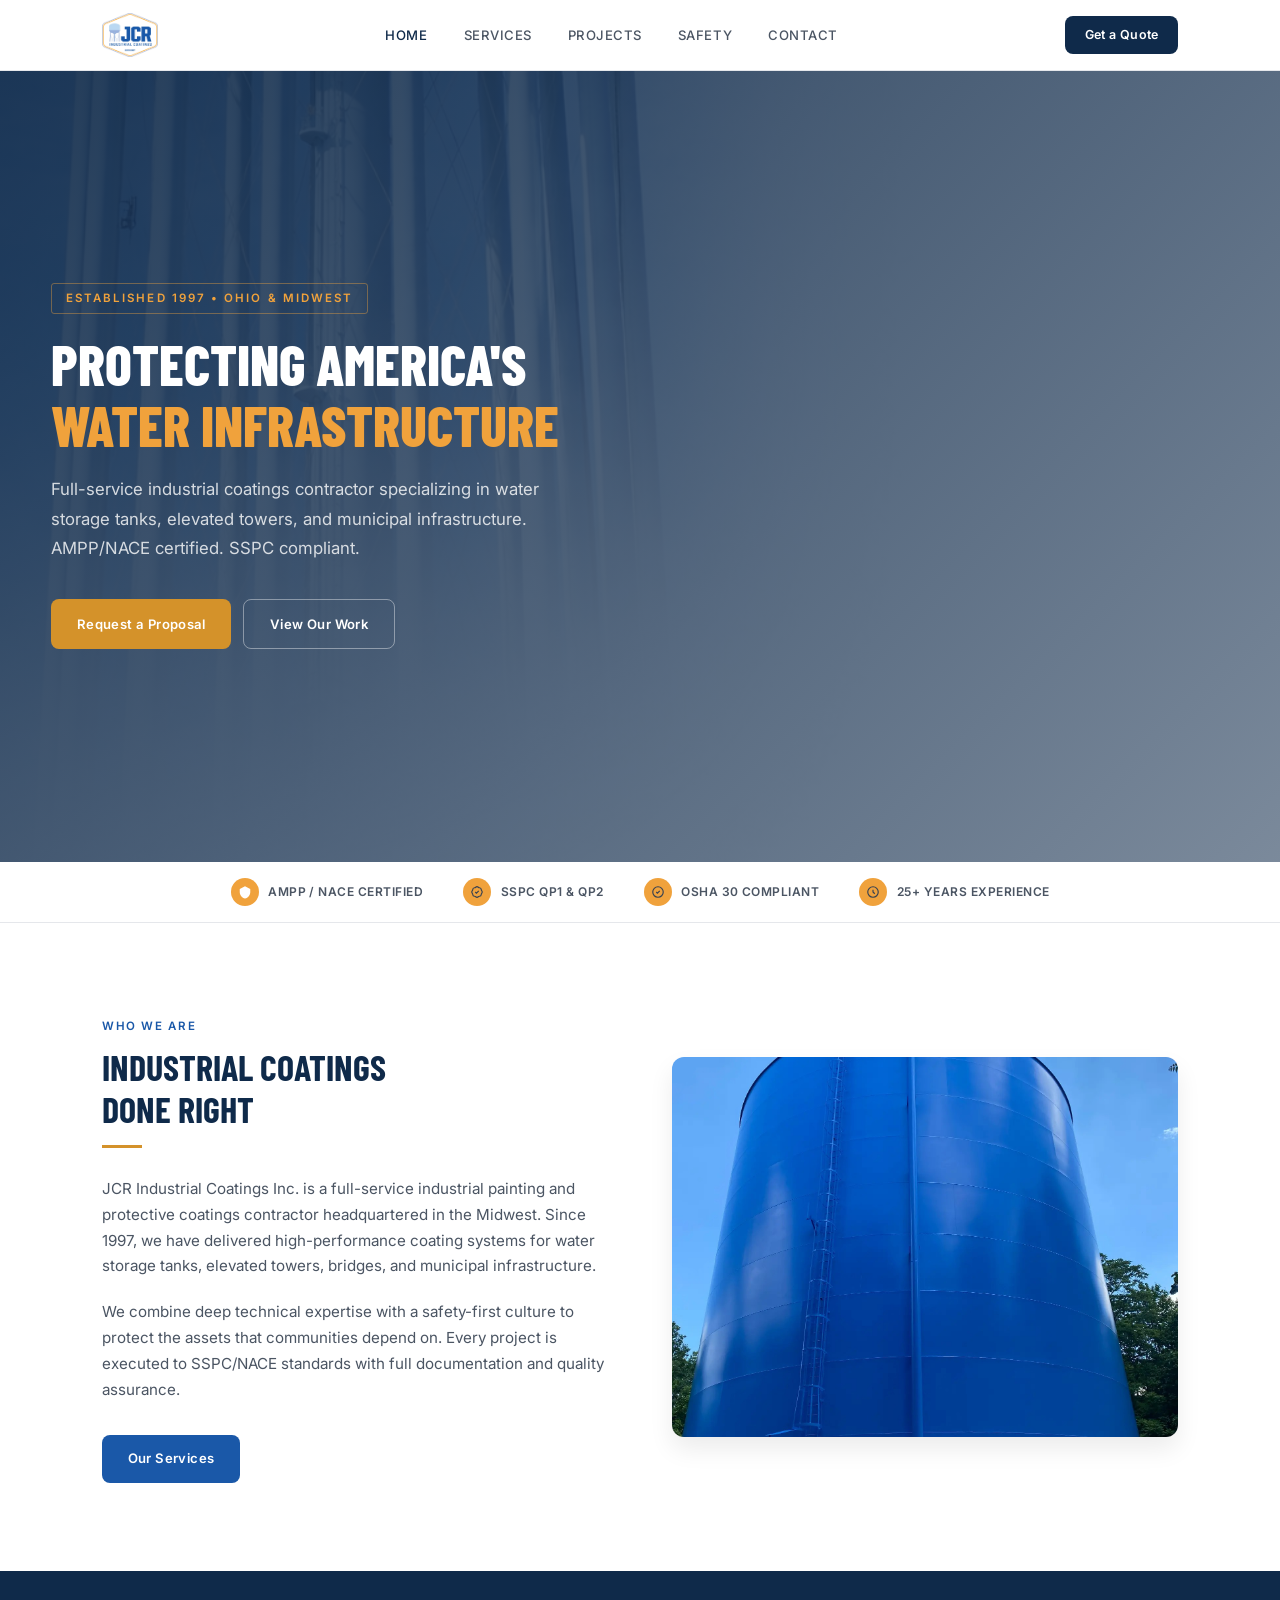
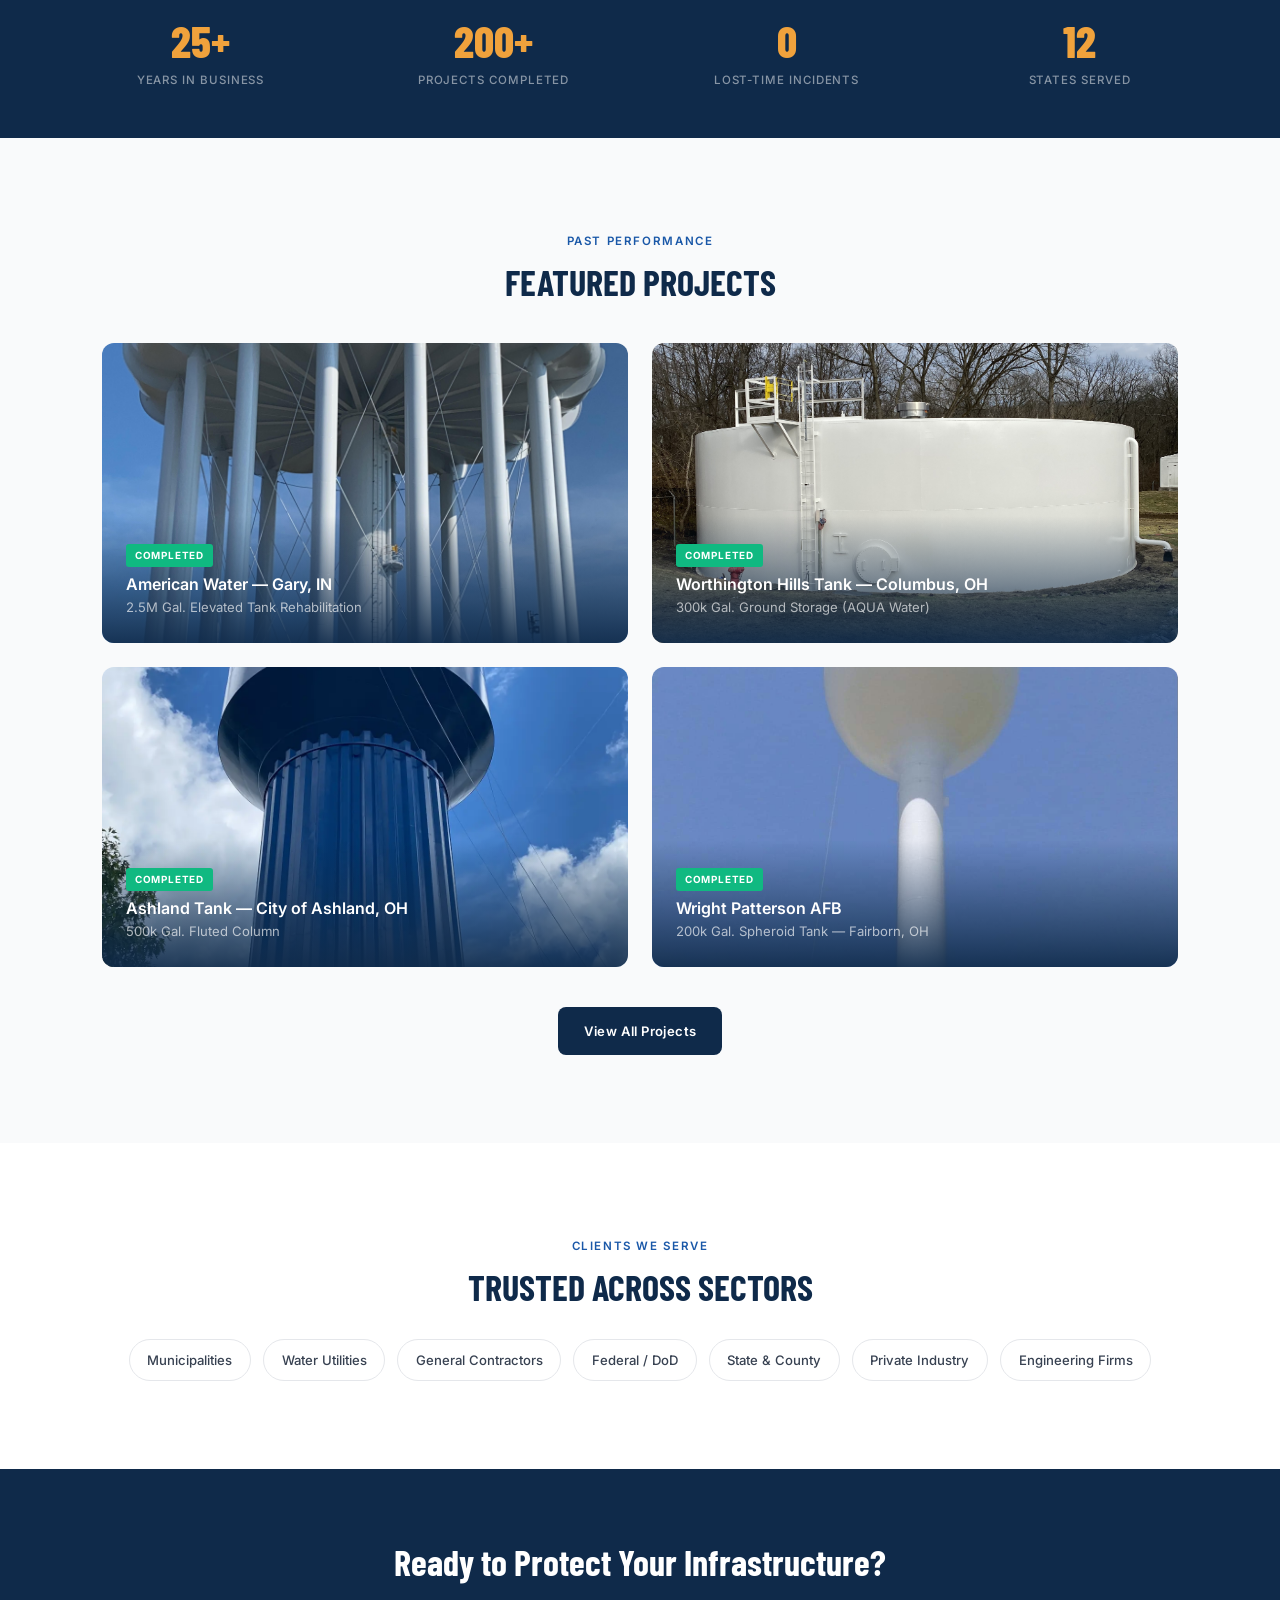
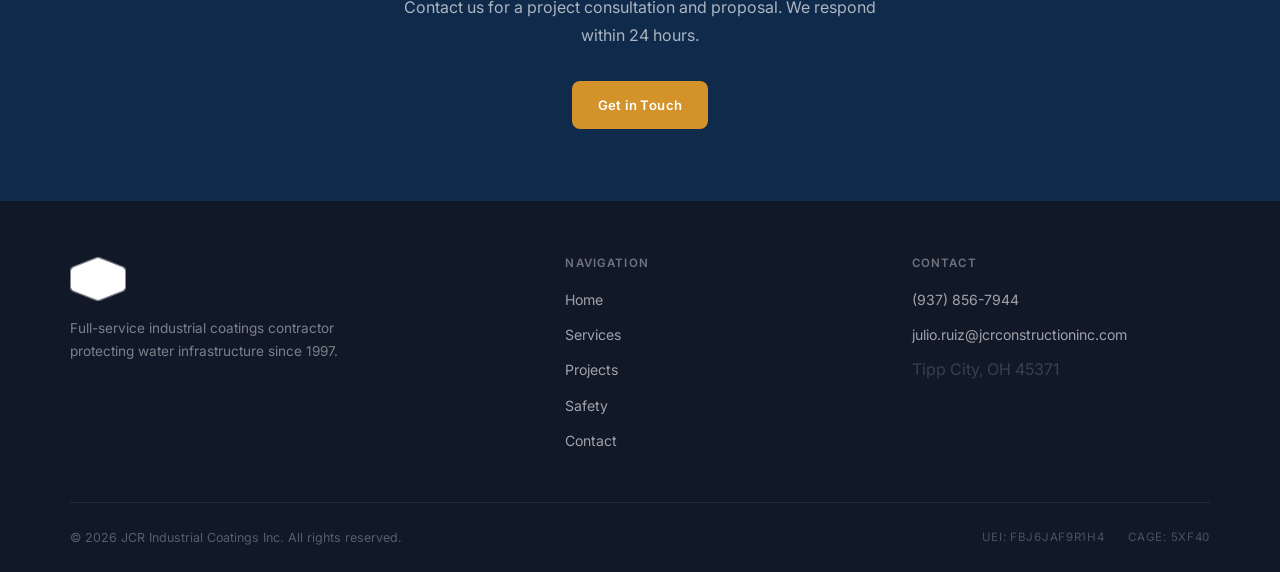
==== index.html @ b68ed8be "Replace stock images with real JCR project photos - Worthington Hills Tank (Columbus OH): real photo" ====
<!DOCTYPE html>
<html lang="en">
<head>
  <meta charset="UTF-8">
  <meta name="viewport" content="width=device-width, initial-scale=1.0">
  <title>JCR Industrial Coatings | Water Tower & Industrial Coating Specialists</title>
  <meta name="description" content="JCR Industrial Coatings Inc. provides professional water tower painting, industrial coating, abrasive blasting, and lead abatement services. AMPP/NACE certified. Established 1997.">
  <link rel="preconnect" href="https://fonts.googleapis.com">
  <link rel="preconnect" href="https://fonts.gstatic.com" crossorigin>
  <link href="https://fonts.googleapis.com/css2?family=Barlow+Condensed:wght@600;700;800&family=Inter:wght@400;500;600;700&display=swap" rel="stylesheet">
  <link rel="stylesheet" href="assets/css/style.css">
  <link rel="icon" href="assets/images/jcr-logo.webp" type="image/webp">
</head>
<body>

<!-- NAVIGATION -->
<nav>
  <div class="nav-inner">
    <a href="index.html" class="nav-logo">
      <img src="assets/images/jcr-logo.webp" alt="JCR Industrial Coatings">
    </a>
    <div class="nav-links">
      <a href="index.html" class="active">Home</a>
      <a href="services.html">Services</a>
      <a href="projects.html">Projects</a>
      <a href="safety.html">Safety</a>
      <a href="contact.html">Contact</a>
    </div>
    <div class="nav-cta">
      <a href="contact.html" class="btn btn-navy">Get a Quote</a>
    </div>
    <button class="hamburger" onclick="document.querySelector('.nav-links').classList.toggle('open')">
      <span></span><span></span><span></span>
    </button>
  </div>
</nav>

<!-- HERO -->
<section class="hero">
  <div class="hero-bg" style="background-image: url('assets/images/tower-hero.png')"></div>
  <div class="hero-content">
    <span class="hero-eyebrow">Established 1997 &bull; Ohio &amp; Midwest</span>
    <h1>Protecting America's <span>Water Infrastructure</span></h1>
    <p class="hero-sub">Full-service industrial coatings contractor specializing in water storage tanks, elevated towers, and municipal infrastructure. AMPP/NACE certified. SSPC compliant.</p>
    <div class="hero-actions">
      <a href="contact.html" class="btn btn-gold">Request a Proposal</a>
      <a href="projects.html" class="btn btn-outline">View Our Work</a>
    </div>
  </div>
</section>

<!-- PROOF STRIP -->
<div class="proof-strip">
  <div class="proof-strip-inner">
    <div class="proof-item">
      <div class="proof-icon"><svg viewBox="0 0 24 24" xmlns="http://www.w3.org/2000/svg"><path d="M12 2L3 7v5c0 5.25 3.75 10.15 9 11.35C17.25 22.15 21 17.25 21 12V7L12 2z"/></svg></div>
      <span class="proof-label">AMPP / NACE Certified</span>
    </div>
    <div class="proof-item">
      <div class="proof-icon"><svg viewBox="0 0 24 24" xmlns="http://www.w3.org/2000/svg"><path d="M9 12l2 2 4-4M7.835 4.697a3.42 3.42 0 001.946-.806 3.42 3.42 0 014.438 0 3.42 3.42 0 001.946.806 3.42 3.42 0 013.138 3.138c.12.7.37 1.37.806 1.946a3.42 3.42 0 010 4.438 3.42 3.42 0 00-.806 1.946 3.42 3.42 0 01-3.138 3.138 3.42 3.42 0 00-1.946.806 3.42 3.42 0 01-4.438 0 3.42 3.42 0 00-1.946-.806 3.42 3.42 0 01-3.138-3.138 3.42 3.42 0 00-.806-1.946 3.42 3.42 0 010-4.438c.436-.576.686-1.246.806-1.946a3.42 3.42 0 013.138-3.138z" fill="none" stroke="currentColor" stroke-width="2"/></svg></div>
      <span class="proof-label">SSPC QP1 &amp; QP2</span>
    </div>
    <div class="proof-item">
      <div class="proof-icon"><svg viewBox="0 0 24 24" xmlns="http://www.w3.org/2000/svg"><path d="M9 12l2 2 4-4m6 2a9 9 0 11-18 0 9 9 0 0118 0z" fill="none" stroke="currentColor" stroke-width="2"/></svg></div>
      <span class="proof-label">OSHA 30 Compliant</span>
    </div>
    <div class="proof-item">
      <div class="proof-icon"><svg viewBox="0 0 24 24" xmlns="http://www.w3.org/2000/svg"><path d="M12 8v4l3 3m6-3a9 9 0 11-18 0 9 9 0 0118 0z" fill="none" stroke="currentColor" stroke-width="2"/></svg></div>
      <span class="proof-label">25+ Years Experience</span>
    </div>
  </div>
</div>

<!-- WHO WE ARE -->
<section class="section">
  <div class="container">
    <div class="who-grid">
      <div class="who-text">
        <span class="section-label">Who We Are</span>
        <h2 class="section-title">Industrial Coatings<br>Done Right</h2>
        <div class="divider"></div>
        <p>JCR Industrial Coatings Inc. is a full-service industrial painting and protective coatings contractor headquartered in the Midwest. Since 1997, we have delivered high-performance coating systems for water storage tanks, elevated towers, bridges, and municipal infrastructure.</p>
        <p>We combine deep technical expertise with a safety-first culture to protect the assets that communities depend on. Every project is executed to SSPC/NACE standards with full documentation and quality assurance.</p>
        <a href="services.html" class="btn btn-blue">Our Services</a>
      </div>
      <div class="who-img">
        <img src="assets/images/tank-blue.jpg" alt="Freshly coated water storage tank">
      </div>
    </div>
  </div>
</section>

<!-- STATS BAR -->
<div class="stats-bar">
  <div class="stats-inner">
    <div><div class="stat-num">25+</div><div class="stat-label">Years in Business</div></div>
    <div><div class="stat-num">200+</div><div class="stat-label">Projects Completed</div></div>
    <div><div class="stat-num">0</div><div class="stat-label">Lost-Time Incidents</div></div>
    <div><div class="stat-num">12</div><div class="stat-label">States Served</div></div>
  </div>
</div>

<!-- FEATURED PROJECTS -->
<section class="section section-light">
  <div class="container">
    <div style="text-align:center; margin-bottom: 2.5rem;">
      <span class="section-label">Past Performance</span>
      <h2 class="section-title">Featured Projects</h2>
    </div>
    <div class="project-grid">
      <div class="project-card">
        <img src="assets/images/gary-iaw-tower.jpg" alt="American Water Gary IN 2.5M Gal Elevated Tank">
        <div class="project-overlay">
          <span class="project-tag completed">Completed</span>
          <h3>American Water — Gary, IN</h3>
          <p>2.5M Gal. Elevated Tank Rehabilitation</p>
        </div>
      </div>
      <div class="project-card">
        <img src="assets/images/worthington-hills-tank.jpg" alt="Worthington Hills Tank Columbus OH Aqua Water">
        <div class="project-overlay">
          <span class="project-tag completed">Completed</span>
          <h3>Worthington Hills Tank — Columbus, OH</h3>
          <p>300k Gal. Ground Storage (AQUA Water)</p>
        </div>
      </div>
      <div class="project-card">
        <img src="assets/images/ashland-tank.webp" alt="Ashland Tank 500k Gal Fluted Column">
        <div class="project-overlay">
          <span class="project-tag completed">Completed</span>
          <h3>Ashland Tank — City of Ashland, OH</h3>
          <p>500k Gal. Fluted Column</p>
        </div>
      </div>
      <div class="project-card">
        <img src="assets/images/wright-patterson-tank.jpg" alt="Wright Patterson AFB Spheroid Tank">
        <div class="project-overlay">
          <span class="project-tag completed">Completed</span>
          <h3>Wright Patterson AFB</h3>
          <p>200k Gal. Spheroid Tank — Fairborn, OH</p>
        </div>
      </div>
    </div>
    <div style="text-align:center; margin-top: 2.5rem;">
      <a href="projects.html" class="btn btn-navy">View All Projects</a>
    </div>
  </div>
</section>

<!-- WE WORK WITH -->
<section class="section">
  <div class="container" style="text-align:center;">
    <span class="section-label">Clients We Serve</span>
    <h2 class="section-title">Trusted Across Sectors</h2>
    <div class="client-types">
      <span class="client-chip">Municipalities</span>
      <span class="client-chip">Water Utilities</span>
      <span class="client-chip">General Contractors</span>
      <span class="client-chip">Federal / DoD</span>
      <span class="client-chip">State &amp; County</span>
      <span class="client-chip">Private Industry</span>
      <span class="client-chip">Engineering Firms</span>
    </div>
  </div>
</section>

<!-- CTA -->
<section class="cta-section">
  <h2>Ready to Protect Your Infrastructure?</h2>
  <p>Contact us for a project consultation and proposal. We respond within 24 hours.</p>
  <a href="contact.html" class="btn btn-gold">Get in Touch</a>
</section>

<!-- FOOTER -->
<footer>
  <div class="footer-inner">
    <div class="footer-brand">
      <img src="assets/images/jcr-logo.webp" alt="JCR Industrial Coatings">
      <p>Full-service industrial coatings contractor protecting water infrastructure since 1997.</p>
    </div>
    <div class="footer-col">
      <h4>Navigation</h4>
      <ul>
        <li><a href="index.html">Home</a></li>
        <li><a href="services.html">Services</a></li>
        <li><a href="projects.html">Projects</a></li>
        <li><a href="safety.html">Safety</a></li>
        <li><a href="contact.html">Contact</a></li>
      </ul>
    </div>
    <div class="footer-col">
      <h4>Contact</h4>
      <ul>
        <li><a href="tel:+19378567944">(937) 856-7944</a></li>
        <li><a href="mailto:julio.ruiz@jcrconstructioninc.com">julio.ruiz@jcrconstructioninc.com</a></li>
        <li>Tipp City, OH 45371</li>
      </ul>
    </div>
  </div>
  <div class="footer-bottom">
    <p>&copy; 2026 JCR Industrial Coatings Inc. All rights reserved.</p>
    <div class="footer-ids">
      <span>UEI: FBJ6JAF9R1H4</span>
      <span>CAGE: 5XF40</span>
    </div>
  </div>
</footer>

<script>
window.addEventListener('scroll', () => {
  document.querySelector('nav').classList.toggle('scrolled', window.scrollY > 10);
});
</script>
</body>
</html>
---- assets/css/style.css ----
/* ============================================
   JCR INDUSTRIAL COATINGS — v2 CLEAN REDESIGN
   Style: White/light, professional, modern
   Reference: Maguire Water aesthetic
   ============================================ */

:root {
  --navy: #0F2A4A;
  --navy-light: #1B3D6B;
  --blue: #1A58A8;
  --gold: #D4922A;
  --gold-light: #F0A23C;
  --white: #FFFFFF;
  --off-white: #F8FAFB;
  --gray-50: #F9FAFB;
  --gray-100: #F3F4F6;
  --gray-200: #E5E7EB;
  --gray-300: #D1D5DB;
  --gray-400: #9CA3AF;
  --gray-500: #6B7280;
  --gray-600: #4B5563;
  --gray-700: #374151;
  --gray-800: #1F2937;
  --gray-900: #111827;
  --font-body: 'Inter', -apple-system, BlinkMacSystemFont, sans-serif;
  --font-head: 'Barlow Condensed', sans-serif;
  --shadow-sm: 0 1px 2px rgba(0,0,0,0.04);
  --shadow-md: 0 4px 12px rgba(0,0,0,0.06);
  --shadow-lg: 0 12px 24px rgba(0,0,0,0.08);
  --radius: 8px;
  --radius-lg: 12px;
  --max-width: 1140px;
  --transition: 0.25s ease;
}

*, *::before, *::after { box-sizing: border-box; margin: 0; padding: 0; }
html { scroll-behavior: smooth; font-size: 16px; }
body {
  font-family: var(--font-body);
  font-size: 1rem;
  line-height: 1.7;
  color: var(--gray-700);
  background: var(--white);
  -webkit-font-smoothing: antialiased;
}
img { max-width: 100%; height: auto; display: block; }
a { text-decoration: none; color: inherit; transition: color var(--transition); }
ul { list-style: none; }
h1, h2, h3, h4, h5, h6 {
  font-family: var(--font-head);
  color: var(--navy);
  line-height: 1.15;
  font-weight: 700;
}

/* ── LAYOUT ── */
.container { max-width: var(--max-width); margin: 0 auto; padding: 0 2rem; }
.section { padding: 5.5rem 2rem; }
.section-light { background: var(--gray-50); }
.section-navy { background: var(--navy); color: var(--white); }
.section-navy h2, .section-navy h3 { color: var(--white); }
.section-navy p { color: rgba(255,255,255,0.75); }

/* ── NAVIGATION ── */
nav {
  position: fixed;
  top: 0; left: 0; right: 0;
  z-index: 1000;
  background: var(--white);
  box-shadow: 0 1px 0 var(--gray-200);
  transition: box-shadow var(--transition);
}
nav.scrolled { box-shadow: var(--shadow-md); }
.nav-inner {
  max-width: var(--max-width);
  margin: 0 auto;
  padding: 0 2rem;
  display: flex;
  align-items: center;
  justify-content: space-between;
  height: 70px;
}
.nav-logo img { height: 44px; width: auto; }
.nav-links {
  display: flex;
  align-items: center;
  gap: 2.25rem;
}
.nav-links a {
  font-size: 0.82rem;
  font-weight: 500;
  color: var(--gray-600);
  letter-spacing: 0.04em;
  text-transform: uppercase;
  transition: color var(--transition);
}
.nav-links a:hover, .nav-links a.active { color: var(--navy); }
.nav-cta {
  display: flex;
  align-items: center;
}
.nav-cta .btn {
  padding: 0.55rem 1.2rem;
  font-size: 0.78rem;
}

.hamburger {
  display: none;
  flex-direction: column;
  gap: 5px;
  cursor: pointer;
  background: none;
  border: none;
  padding: 4px;
}
.hamburger span {
  display: block;
  width: 22px;
  height: 2px;
  background: var(--navy);
  transition: all 0.3s;
}

/* ── HERO ── */
.hero {
  position: relative;
  min-height: 88vh;
  display: flex;
  align-items: center;
  overflow: hidden;
  margin-top: 70px;
}
.hero-bg {
  position: absolute;
  inset: 0;
  background-size: cover;
  background-position: center;
  background-repeat: no-repeat;
}
.hero-bg::after {
  content: '';
  position: absolute;
  inset: 0;
  background: linear-gradient(135deg, rgba(15,42,74,0.92) 0%, rgba(15,42,74,0.55) 100%);
}
.hero-content {
  position: relative;
  z-index: 2;
  max-width: 620px;
  padding: 4rem 0 4rem 4vw;
}
.hero-eyebrow {
  display: inline-block;
  font-size: 0.72rem;
  font-weight: 600;
  letter-spacing: 0.18em;
  text-transform: uppercase;
  color: var(--gold-light);
  margin-bottom: 1.25rem;
  border: 1px solid rgba(240,162,60,0.4);
  padding: 0.3rem 0.85rem;
  border-radius: 3px;
}
.hero h1 {
  font-size: clamp(2.4rem, 4.5vw, 3.5rem);
  font-weight: 800;
  color: var(--white);
  margin-bottom: 1.25rem;
  text-transform: uppercase;
  line-height: 1.08;
}
.hero h1 span { color: var(--gold-light); }
.hero-sub {
  font-size: 1.05rem;
  color: rgba(255,255,255,0.8);
  margin-bottom: 2.25rem;
  max-width: 500px;
  line-height: 1.75;
}
.hero-actions { display: flex; gap: 0.75rem; flex-wrap: wrap; }

/* ── BUTTONS ── */
.btn {
  display: inline-flex;
  align-items: center;
  gap: 0.5rem;
  padding: 0.8rem 1.6rem;
  font-family: var(--font-body);
  font-size: 0.82rem;
  font-weight: 600;
  border-radius: var(--radius);
  border: none;
  cursor: pointer;
  transition: all var(--transition);
  letter-spacing: 0.03em;
}
.btn-gold { background: var(--gold); color: var(--white); }
.btn-gold:hover { background: var(--gold-light); transform: translateY(-2px); box-shadow: var(--shadow-md); }
.btn-outline { background: transparent; color: var(--white); border: 1.5px solid rgba(255,255,255,0.4); }
.btn-outline:hover { border-color: var(--white); background: rgba(255,255,255,0.08); }
.btn-navy { background: var(--navy); color: var(--white); }
.btn-navy:hover { background: var(--navy-light); transform: translateY(-2px); }
.btn-blue { background: var(--blue); color: var(--white); }
.btn-blue:hover { background: var(--navy-light); transform: translateY(-2px); box-shadow: var(--shadow-md); }

/* ── PROOF STRIP ── */
.proof-strip {
  background: var(--white);
  border-bottom: 1px solid var(--gray-200);
  padding: 1rem 2rem;
}
.proof-strip-inner {
  max-width: var(--max-width);
  margin: 0 auto;
  display: flex;
  justify-content: center;
  gap: 2.5rem;
  flex-wrap: wrap;
}
.proof-item {
  display: flex;
  align-items: center;
  gap: 0.6rem;
}
.proof-item .proof-icon {
  width: 28px;
  height: 28px;
  background: var(--gold-light);
  border-radius: 50%;
  display: flex;
  align-items: center;
  justify-content: center;
  flex-shrink: 0;
}
.proof-item .proof-icon svg { width: 14px; height: 14px; fill: var(--white); }
.proof-label {
  font-size: 0.75rem;
  font-weight: 600;
  letter-spacing: 0.04em;
  text-transform: uppercase;
  color: var(--gray-600);
}

/* ── SECTION HEADERS ── */
.section-label {
  display: inline-block;
  font-size: 0.72rem;
  font-weight: 600;
  letter-spacing: 0.14em;
  text-transform: uppercase;
  color: var(--blue);
  margin-bottom: 0.6rem;
}
.section-title {
  font-size: clamp(1.6rem, 3vw, 2.25rem);
  margin-bottom: 1rem;
  text-transform: uppercase;
}
.section-title.light { color: var(--white); }
.divider {
  width: 40px;
  height: 3px;
  background: var(--gold);
  margin-bottom: 1.75rem;
}

/* ── WHO WE ARE ── */
.who-grid {
  display: grid;
  grid-template-columns: 1fr 1fr;
  gap: 4rem;
  align-items: center;
}
.who-text p { color: var(--gray-600); margin-bottom: 1.25rem; font-size: 0.95rem; }
.who-text .btn { margin-top: 0.75rem; }
.who-img img {
  width: 100%;
  height: 380px;
  object-fit: cover;
  border-radius: var(--radius-lg);
  box-shadow: var(--shadow-lg);
}

/* ── STATS BAR ── */
.stats-bar {
  background: var(--navy);
  padding: 3rem 2rem;
}
.stats-inner {
  max-width: var(--max-width);
  margin: 0 auto;
  display: grid;
  grid-template-columns: repeat(4, 1fr);
  gap: 2rem;
  text-align: center;
}
.stat-num {
  font-family: var(--font-head);
  font-size: 2.75rem;
  font-weight: 800;
  color: var(--gold-light);
  line-height: 1;
}
.stat-label {
  font-size: 0.72rem;
  font-weight: 500;
  letter-spacing: 0.08em;
  text-transform: uppercase;
  color: rgba(255,255,255,0.5);
  margin-top: 0.5rem;
}

/* ── PROJECT GRID ── */
.project-grid {
  display: grid;
  grid-template-columns: repeat(2, 1fr);
  gap: 1.5rem;
}
.project-card {
  position: relative;
  overflow: hidden;
  border-radius: var(--radius-lg);
  height: 300px;
  transition: transform var(--transition), box-shadow var(--transition);
}
.project-card:hover { transform: translateY(-4px); box-shadow: var(--shadow-lg); }
.project-card img {
  width: 100%;
  height: 100%;
  object-fit: cover;
  transition: transform 0.4s;
}
.project-card:hover img { transform: scale(1.04); }
.project-overlay {
  position: absolute;
  bottom: 0; left: 0; right: 0;
  padding: 1.5rem;
  background: linear-gradient(transparent, rgba(15,42,74,0.92));
}
.project-overlay h3 { color: var(--white); font-size: 1rem; font-family: var(--font-body); font-weight: 600; }
.project-overlay p { color: rgba(255,255,255,0.65); font-size: 0.82rem; margin-top: 0.2rem; }
.project-tag {
  display: inline-block;
  font-size: 0.62rem;
  font-weight: 700;
  letter-spacing: 0.08em;
  text-transform: uppercase;
  padding: 0.2rem 0.55rem;
  border-radius: 3px;
  margin-bottom: 0.5rem;
  background: var(--gold);
  color: var(--white);
}
.project-tag.completed { background: #10B981; }

/* ── CLIENT TYPES ── */
.client-types {
  display: flex;
  gap: 0.75rem;
  flex-wrap: wrap;
  margin-top: 2rem;
  justify-content: center;
}
.client-chip {
  background: var(--white);
  border: 1px solid var(--gray-200);
  color: var(--gray-700);
  font-size: 0.82rem;
  font-weight: 500;
  padding: 0.55rem 1.1rem;
  border-radius: 50px;
  transition: all var(--transition);
}
.client-chip:hover { border-color: var(--blue); color: var(--blue); }

/* ── SERVICES ── */
.services-grid {
  display: grid;
  grid-template-columns: repeat(3, 1fr);
  gap: 1.5rem;
  margin-top: 2.5rem;
}
.service-card {
  background: var(--white);
  border: 1px solid var(--gray-200);
  border-radius: var(--radius-lg);
  padding: 2rem 1.5rem;
  transition: all var(--transition);
}
.service-card:hover { border-color: var(--blue); box-shadow: var(--shadow-md); transform: translateY(-3px); }
.service-icon {
  width: 44px;
  height: 44px;
  background: var(--gray-100);
  border-radius: var(--radius);
  display: flex;
  align-items: center;
  justify-content: center;
  margin-bottom: 1.25rem;
}
.service-icon svg { width: 22px; height: 22px; fill: none; stroke: var(--navy); stroke-width: 1.5; }
.service-card h3 { color: var(--navy); margin-bottom: 0.6rem; font-size: 1rem; font-family: var(--font-body); font-weight: 600; }
.service-card p { color: var(--gray-500); font-size: 0.88rem; line-height: 1.65; }

/* ── SAFETY PAGE ── */
.safety-header {
  background: var(--navy);
  padding: 8rem 2rem 4rem;
  margin-top: 70px;
  text-align: center;
}
.safety-header h1 { color: var(--white); font-size: clamp(2rem, 4vw, 3rem); }
.safety-header p { color: rgba(255,255,255,0.7); margin-top: 1rem; max-width: 560px; margin-left: auto; margin-right: auto; font-size: 1.05rem; }

.safety-statement {
  background: var(--gray-50);
  padding: 3.5rem 2rem;
}
.safety-statement blockquote {
  max-width: 800px;
  margin: 0 auto;
  color: var(--gray-700);
  font-size: 1.05rem;
  line-height: 1.85;
  border-left: 4px solid var(--gold);
  padding-left: 1.75rem;
  font-style: italic;
}

.safety-practices { padding: 4.5rem 2rem; }
.practices-grid {
  display: grid;
  grid-template-columns: repeat(2, 1fr);
  gap: 1.25rem;
  margin-top: 2.5rem;
}
.practice-item {
  display: flex;
  gap: 1rem;
  padding: 1.5rem;
  background: var(--white);
  border: 1px solid var(--gray-200);
  border-radius: var(--radius);
  transition: box-shadow var(--transition);
}
.practice-item:hover { box-shadow: var(--shadow-sm); }
.practice-num {
  font-family: var(--font-head);
  font-size: 1.75rem;
  font-weight: 700;
  color: var(--blue);
  opacity: 0.25;
  line-height: 1;
  flex-shrink: 0;
  width: 2.25rem;
}
.practice-item h3 { color: var(--navy); font-size: 0.95rem; font-family: var(--font-body); font-weight: 600; margin-bottom: 0.35rem; }
.practice-item p { color: var(--gray-500); font-size: 0.85rem; line-height: 1.6; }

.cert-badges {
  display: flex;
  gap: 0.75rem;
  flex-wrap: wrap;
  margin-top: 2rem;
}
.cert-badge {
  background: var(--navy);
  color: var(--white);
  padding: 0.6rem 1.25rem;
  font-size: 0.78rem;
  font-weight: 600;
  letter-spacing: 0.04em;
  text-transform: uppercase;
  border-radius: var(--radius);
}

/* ── PROJECTS PAGE ── */
.page-header {
  background: var(--navy);
  padding: 8rem 2rem 4rem;
  margin-top: 70px;
  text-align: center;
}
.page-header h1 { color: var(--white); font-size: clamp(2rem, 4vw, 3rem); }
.page-header p { color: rgba(255,255,255,0.65); margin-top: 0.75rem; max-width: 560px; margin-left: auto; margin-right: auto; }
.page-header .section-label { color: var(--gold-light); }

.project-detail {
  padding: 4rem 2rem;
  border-bottom: 1px solid var(--gray-200);
}
.project-detail:last-child { border-bottom: none; }
.project-detail-grid {
  display: grid;
  grid-template-columns: 1fr 1fr;
  gap: 3rem;
  align-items: start;
  max-width: var(--max-width);
  margin: 0 auto;
}
.project-detail-grid.reverse { direction: rtl; }
.project-detail-grid.reverse > * { direction: ltr; }
.project-img img {
  width: 100%;
  height: 320px;
  object-fit: cover;
  border-radius: var(--radius-lg);
  box-shadow: var(--shadow-md);
}
.project-meta {
  display: flex;
  gap: 0.5rem;
  flex-wrap: wrap;
  margin-bottom: 1rem;
}
.meta-tag {
  background: var(--gray-100);
  color: var(--gray-700);
  font-size: 0.7rem;
  font-weight: 600;
  letter-spacing: 0.06em;
  text-transform: uppercase;
  padding: 0.25rem 0.65rem;
  border-radius: 3px;
}
.meta-tag.highlight { background: var(--gold-light); color: var(--white); }
.project-info h2 { color: var(--navy); margin-bottom: 0.4rem; font-size: 1.5rem; }
.project-info .client { color: var(--blue); font-weight: 600; margin-bottom: 1rem; font-size: 0.9rem; }
.scope-list { margin-top: 1rem; }
.scope-list li {
  padding: 0.35rem 0;
  padding-left: 1.25rem;
  position: relative;
  color: var(--gray-600);
  font-size: 0.88rem;
}
.scope-list li::before {
  content: '';
  position: absolute;
  left: 0;
  top: 0.8rem;
  width: 8px;
  height: 2px;
  background: var(--gold);
}

/* ── CONTACT PAGE ── */
.contact-grid {
  display: grid;
  grid-template-columns: 1fr 1.4fr;
  gap: 4rem;
  align-items: start;
}
.contact-info h3 { color: var(--navy); margin-bottom: 1.75rem; font-size: 1.4rem; }
.contact-detail {
  display: flex;
  gap: 1rem;
  margin-bottom: 1.5rem;
  align-items: flex-start;
}
.contact-detail-icon {
  width: 38px;
  height: 38px;
  background: var(--gray-100);
  border-radius: var(--radius);
  display: flex;
  align-items: center;
  justify-content: center;
  flex-shrink: 0;
}
.contact-detail-icon svg { width: 18px; height: 18px; stroke: var(--navy); fill: none; }
.contact-detail-text strong { display: block; font-size: 0.72rem; letter-spacing: 0.08em; text-transform: uppercase; color: var(--gray-400); margin-bottom: 0.2rem; }
.contact-detail-text a { color: var(--navy); font-weight: 500; font-size: 0.92rem; }
.contact-detail-text a:hover { color: var(--blue); }

.contact-form {
  background: var(--gray-50);
  padding: 2.5rem;
  border-radius: var(--radius-lg);
  border: 1px solid var(--gray-200);
}
.contact-form h3 { color: var(--navy); margin-bottom: 1.75rem; font-size: 1.4rem; }
.form-group { margin-bottom: 1.25rem; }
.form-group label {
  display: block;
  font-size: 0.72rem;
  font-weight: 600;
  letter-spacing: 0.06em;
  text-transform: uppercase;
  color: var(--gray-500);
  margin-bottom: 0.35rem;
}
.form-group input,
.form-group select,
.form-group textarea {
  width: 100%;
  padding: 0.7rem 0.9rem;
  border: 1px solid var(--gray-300);
  border-radius: var(--radius);
  background: var(--white);
  font-family: var(--font-body);
  font-size: 0.9rem;
  color: var(--gray-800);
  transition: border-color var(--transition), box-shadow var(--transition);
}
.form-group input:focus,
.form-group select:focus,
.form-group textarea:focus {
  outline: none;
  border-color: var(--blue);
  box-shadow: 0 0 0 3px rgba(26,88,168,0.08);
}
.form-group textarea { resize: vertical; min-height: 110px; }
.form-note { font-size: 0.78rem; color: var(--gray-400); margin-top: 1rem; line-height: 1.6; }

/* ── CTA SECTION ── */
.cta-section {
  background: var(--navy);
  padding: 4.5rem 2rem;
  text-align: center;
}
.cta-section h2 { color: var(--white); font-size: clamp(1.6rem, 3vw, 2.25rem); margin-bottom: 0.75rem; }
.cta-section p { color: rgba(255,255,255,0.65); font-size: 1rem; max-width: 500px; margin: 0 auto 2rem; }

/* ── FOOTER ── */
footer {
  background: var(--gray-900);
  padding: 3.5rem 2rem 1.5rem;
}
.footer-inner {
  max-width: var(--max-width);
  margin: 0 auto;
  display: grid;
  grid-template-columns: 1.5fr 1fr 1fr;
  gap: 3rem;
  margin-bottom: 2.5rem;
}
.footer-brand img { height: 44px; margin-bottom: 1rem; filter: brightness(0) invert(1); }
.footer-brand p { color: rgba(255,255,255,0.45); font-size: 0.85rem; max-width: 280px; line-height: 1.7; }
.footer-col h4 {
  font-family: var(--font-body);
  font-size: 0.72rem;
  font-weight: 600;
  letter-spacing: 0.1em;
  text-transform: uppercase;
  color: rgba(255,255,255,0.4);
  margin-bottom: 1rem;
}
.footer-col ul li { margin-bottom: 0.5rem; }
.footer-col ul li a { color: rgba(255,255,255,0.6); font-size: 0.88rem; transition: color var(--transition); }
.footer-col ul li a:hover { color: var(--white); }
.footer-bottom {
  max-width: var(--max-width);
  margin: 0 auto;
  padding-top: 1.5rem;
  border-top: 1px solid rgba(255,255,255,0.08);
  display: flex;
  justify-content: space-between;
  align-items: center;
  flex-wrap: wrap;
  gap: 0.5rem;
}
.footer-bottom p { color: rgba(255,255,255,0.3); font-size: 0.78rem; }
.footer-ids { display: flex; gap: 1.5rem; }
.footer-ids span { color: rgba(255,255,255,0.25); font-size: 0.72rem; letter-spacing: 0.06em; }

/* ── RESPONSIVE ── */
@media (max-width: 900px) {
  .who-grid, .project-detail-grid, .contact-grid { grid-template-columns: 1fr; }
  .project-detail-grid.reverse { direction: ltr; }
  .services-grid { grid-template-columns: repeat(2, 1fr); }
  .stats-inner { grid-template-columns: repeat(2, 1fr); }
  .footer-inner { grid-template-columns: 1fr 1fr; }
  .hero-content { padding-left: 2rem; }
  .who-img img { height: 280px; }
}
@media (max-width: 640px) {
  .nav-links, .nav-cta { display: none; }
  .nav-links.open {
    display: flex;
    flex-direction: column;
    position: fixed;
    top: 70px; left: 0; right: 0;
    background: var(--white);
    padding: 1.5rem 2rem;
    gap: 1.25rem;
    border-bottom: 1px solid var(--gray-200);
    box-shadow: var(--shadow-md);
  }
  .nav-links.open a { color: var(--navy); }
  .hamburger { display: flex; }
  .services-grid { grid-template-columns: 1fr; }
  .project-grid { grid-template-columns: 1fr; }
  .practices-grid { grid-template-columns: 1fr; }
  .stats-inner { grid-template-columns: repeat(2, 1fr); }
  .footer-inner { grid-template-columns: 1fr; }
  .proof-strip-inner { gap: 1.25rem; }
  .section { padding: 3.5rem 1.25rem; }
  .hero { min-height: 75vh; }
  .hero h1 { font-size: 2rem; }
}
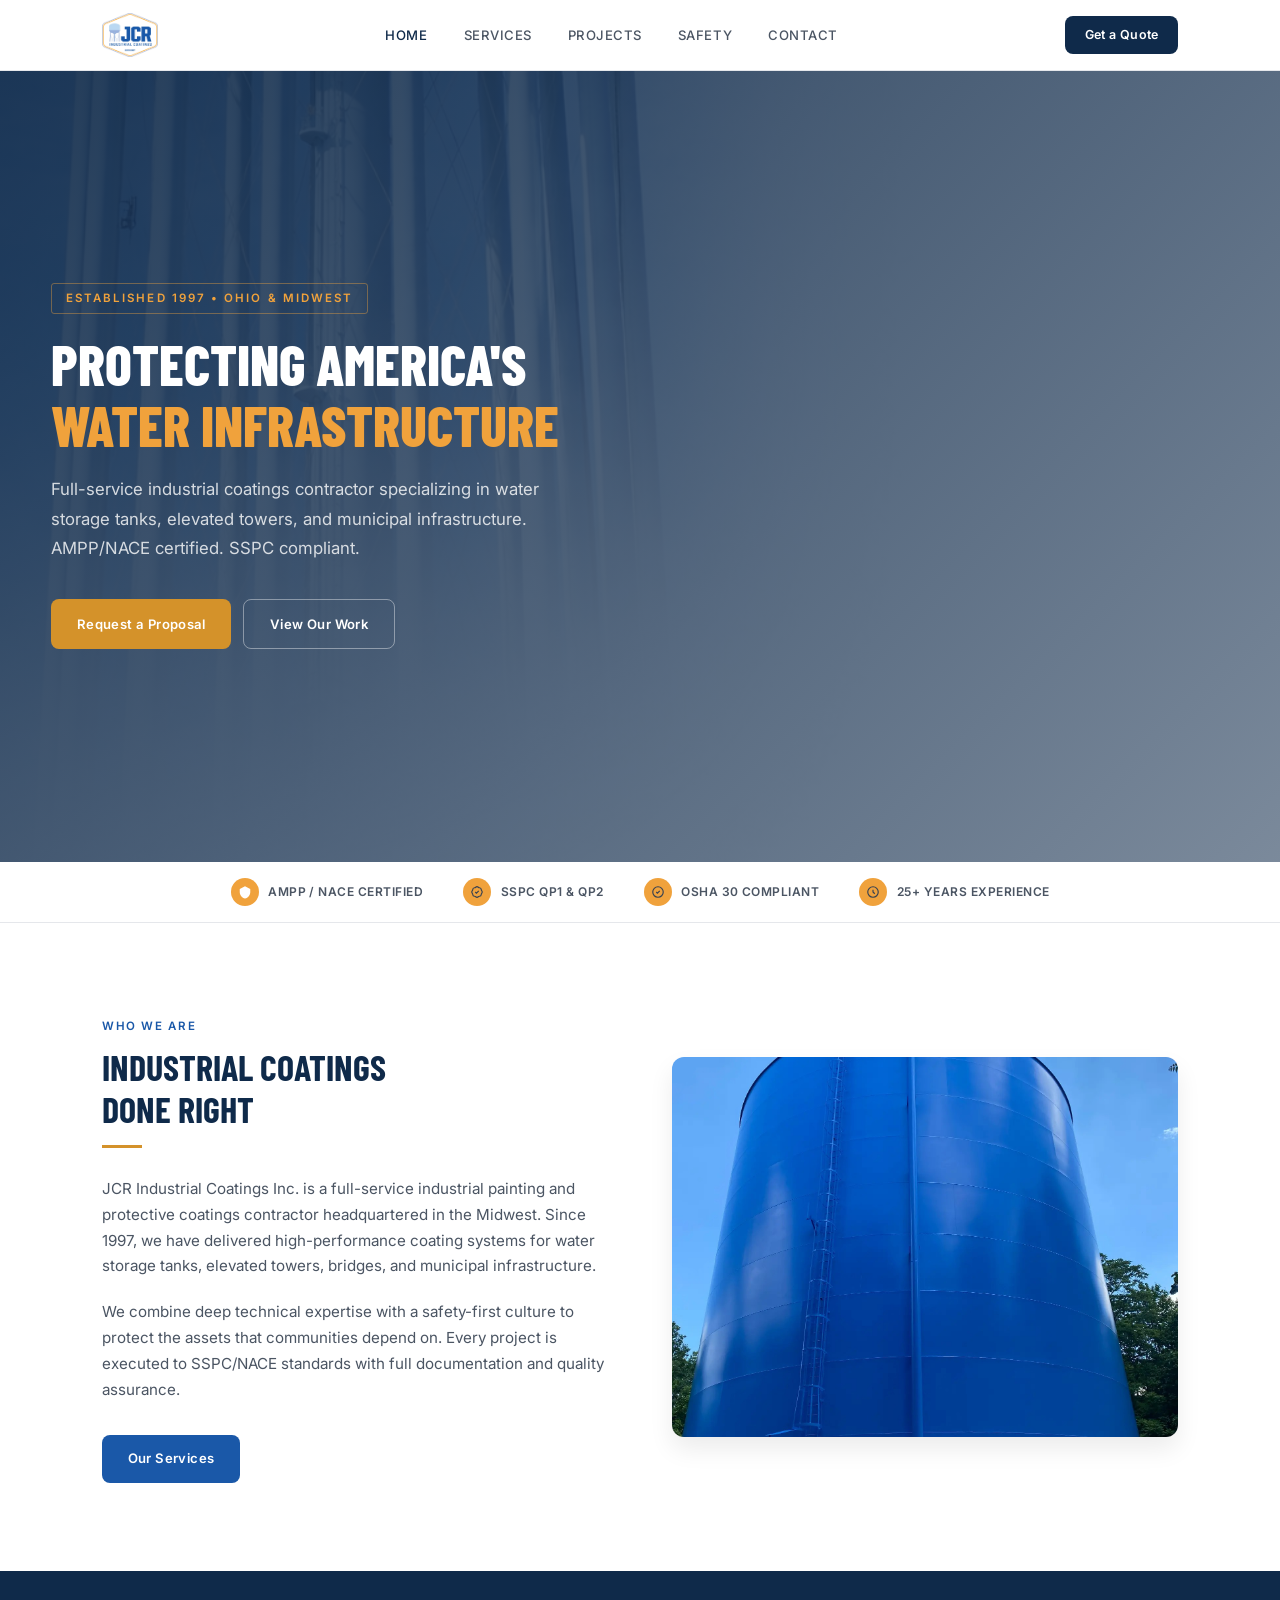
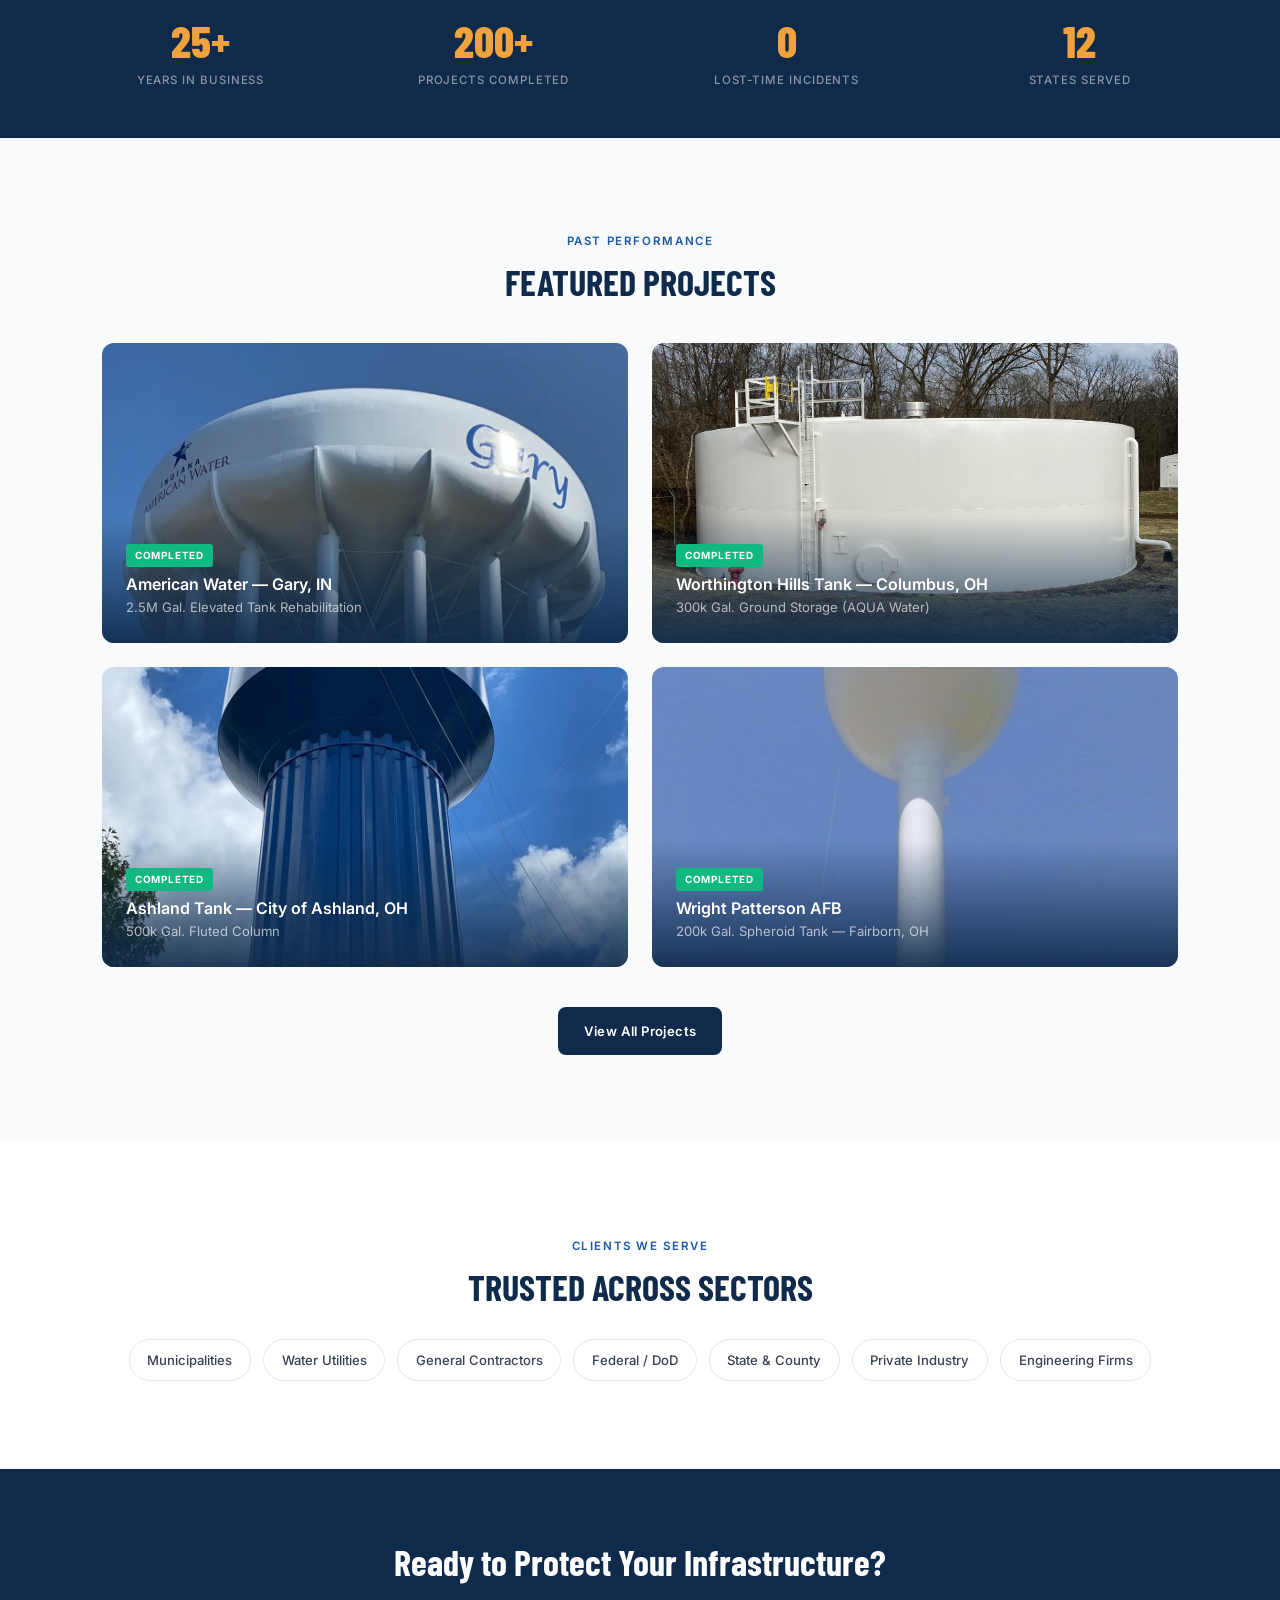
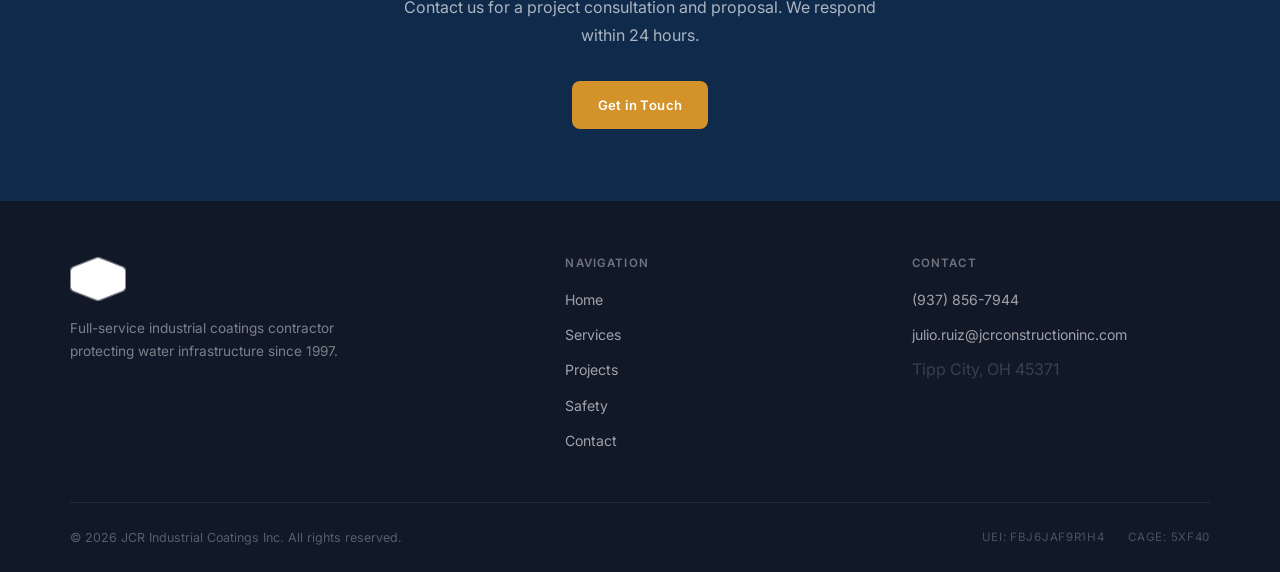
==== commit 19a56049: "Update Gary IN photo to new high-quality webp; center to show tank top; fix caption subtitle colors " ====
--- a/index.html
+++ b/index.html
@@ -109,7 +109,7 @@
     </div>
     <div class="project-grid">
       <div class="project-card">
-        <img src="assets/images/gary-iaw-tower.jpg" alt="American Water Gary IN 2.5M Gal Elevated Tank">
+        <img src="assets/images/gary-iaw-tower.webp" alt="Indiana American Water Gary IN 2.5M Gal Elevated Tank" style="object-position: center 15%;">
         <div class="project-overlay">
           <span class="project-tag completed">Completed</span>
           <h3>American Water — Gary, IN</h3>
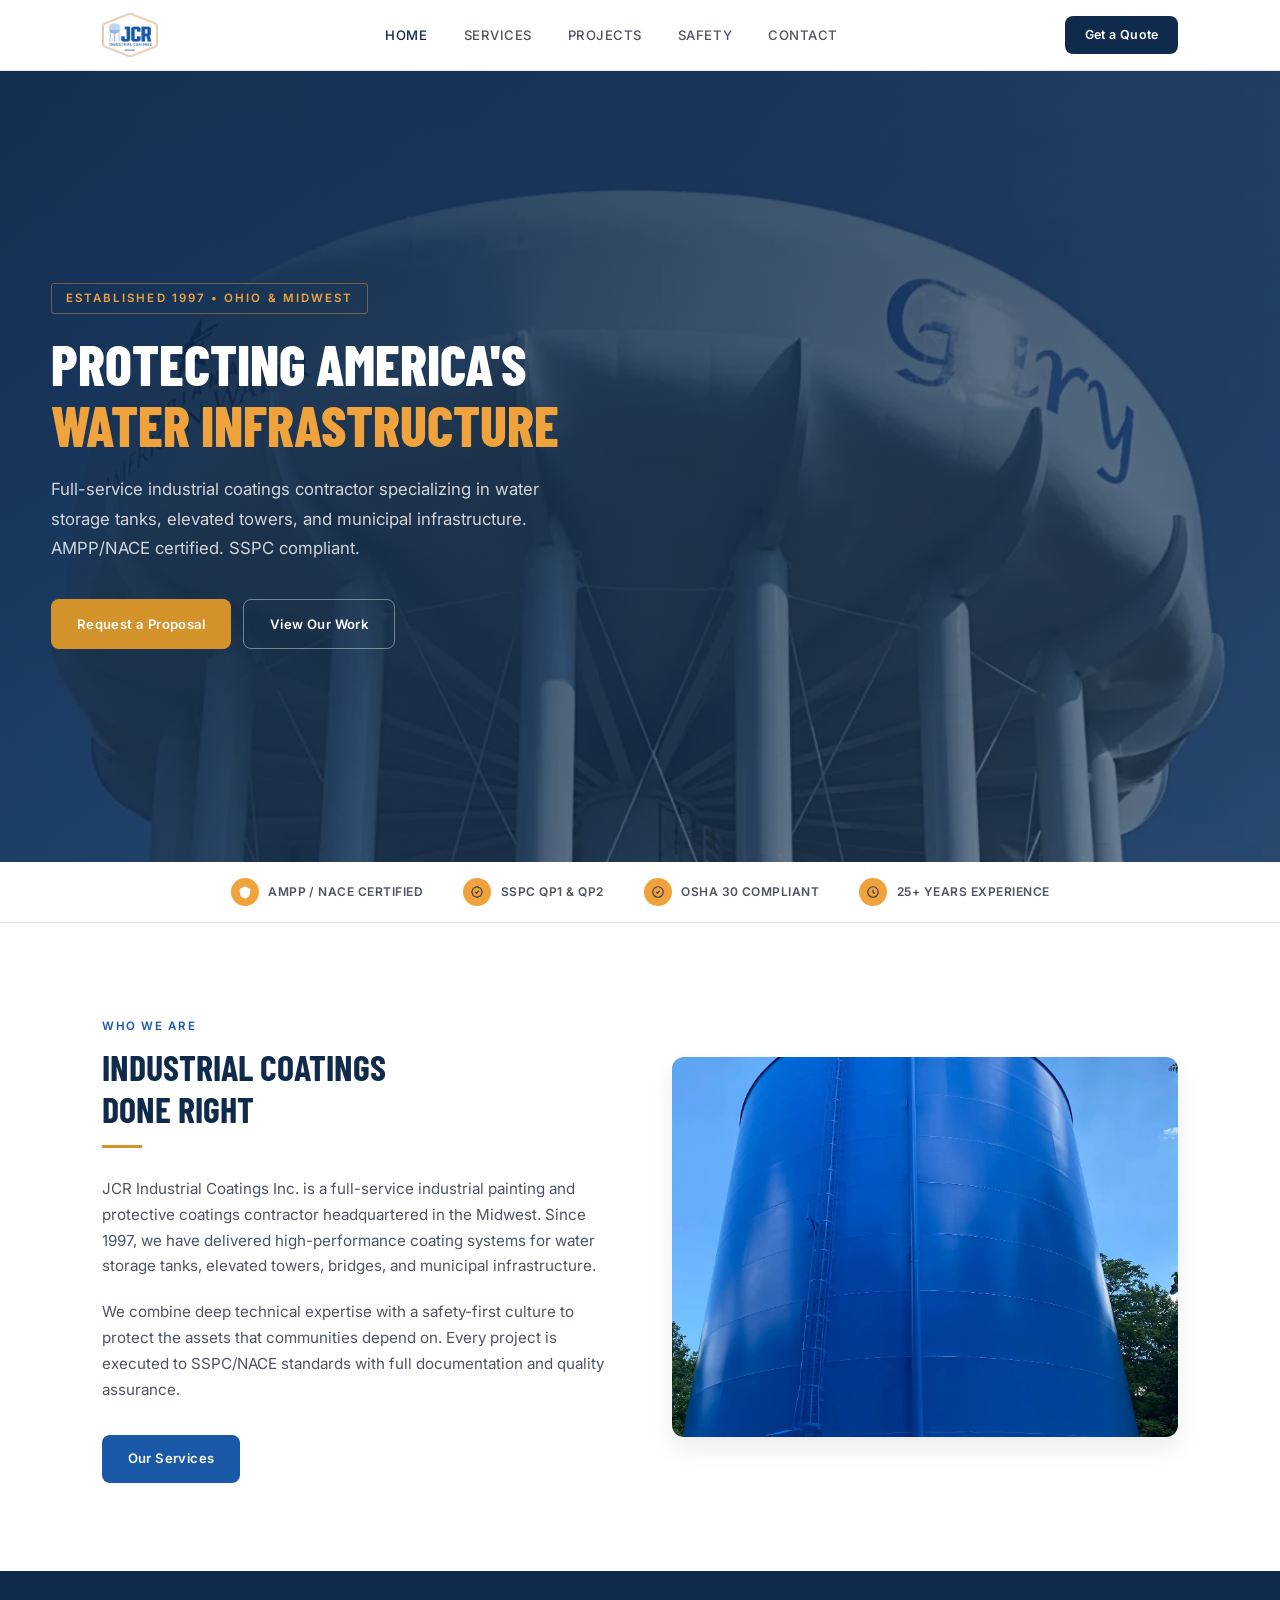
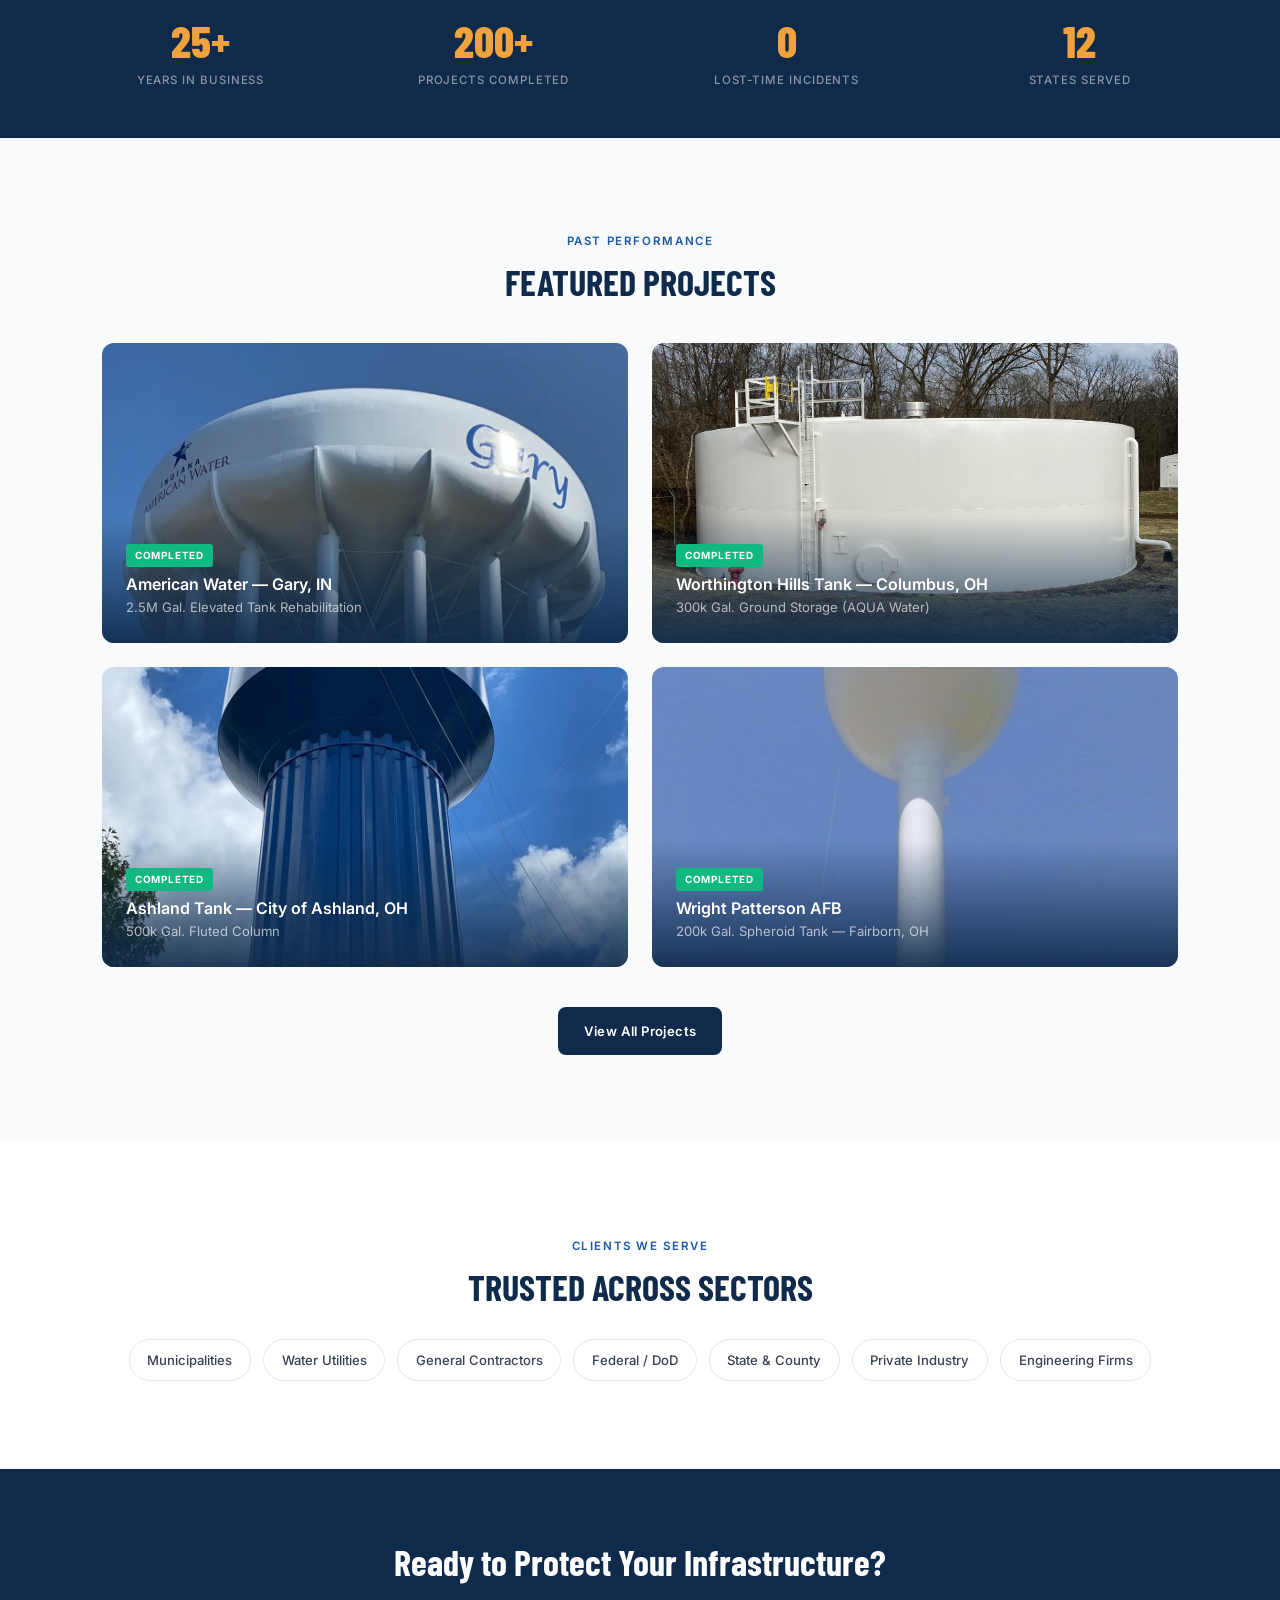
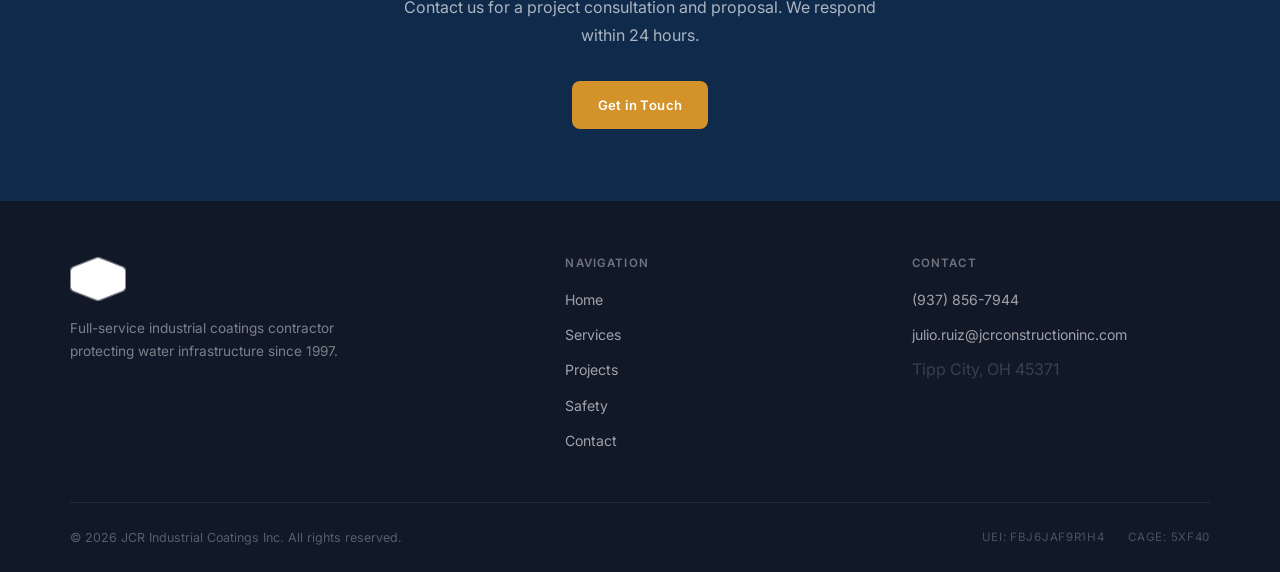
==== commit 01e86b5e: "Use Gary IN photo as hero background; show full tank with legs on project profile" ====
--- a/index.html
+++ b/index.html
@@ -37,7 +37,7 @@
 
 <!-- HERO -->
 <section class="hero">
-  <div class="hero-bg" style="background-image: url('assets/images/tower-hero.png')"></div>
+  <div class="hero-bg" style="background-image: url('assets/images/gary-iaw-tower.webp'); background-position: center 15%;"></div>
   <div class="hero-content">
     <span class="hero-eyebrow">Established 1997 &bull; Ohio &amp; Midwest</span>
     <h1>Protecting America's <span>Water Infrastructure</span></h1>
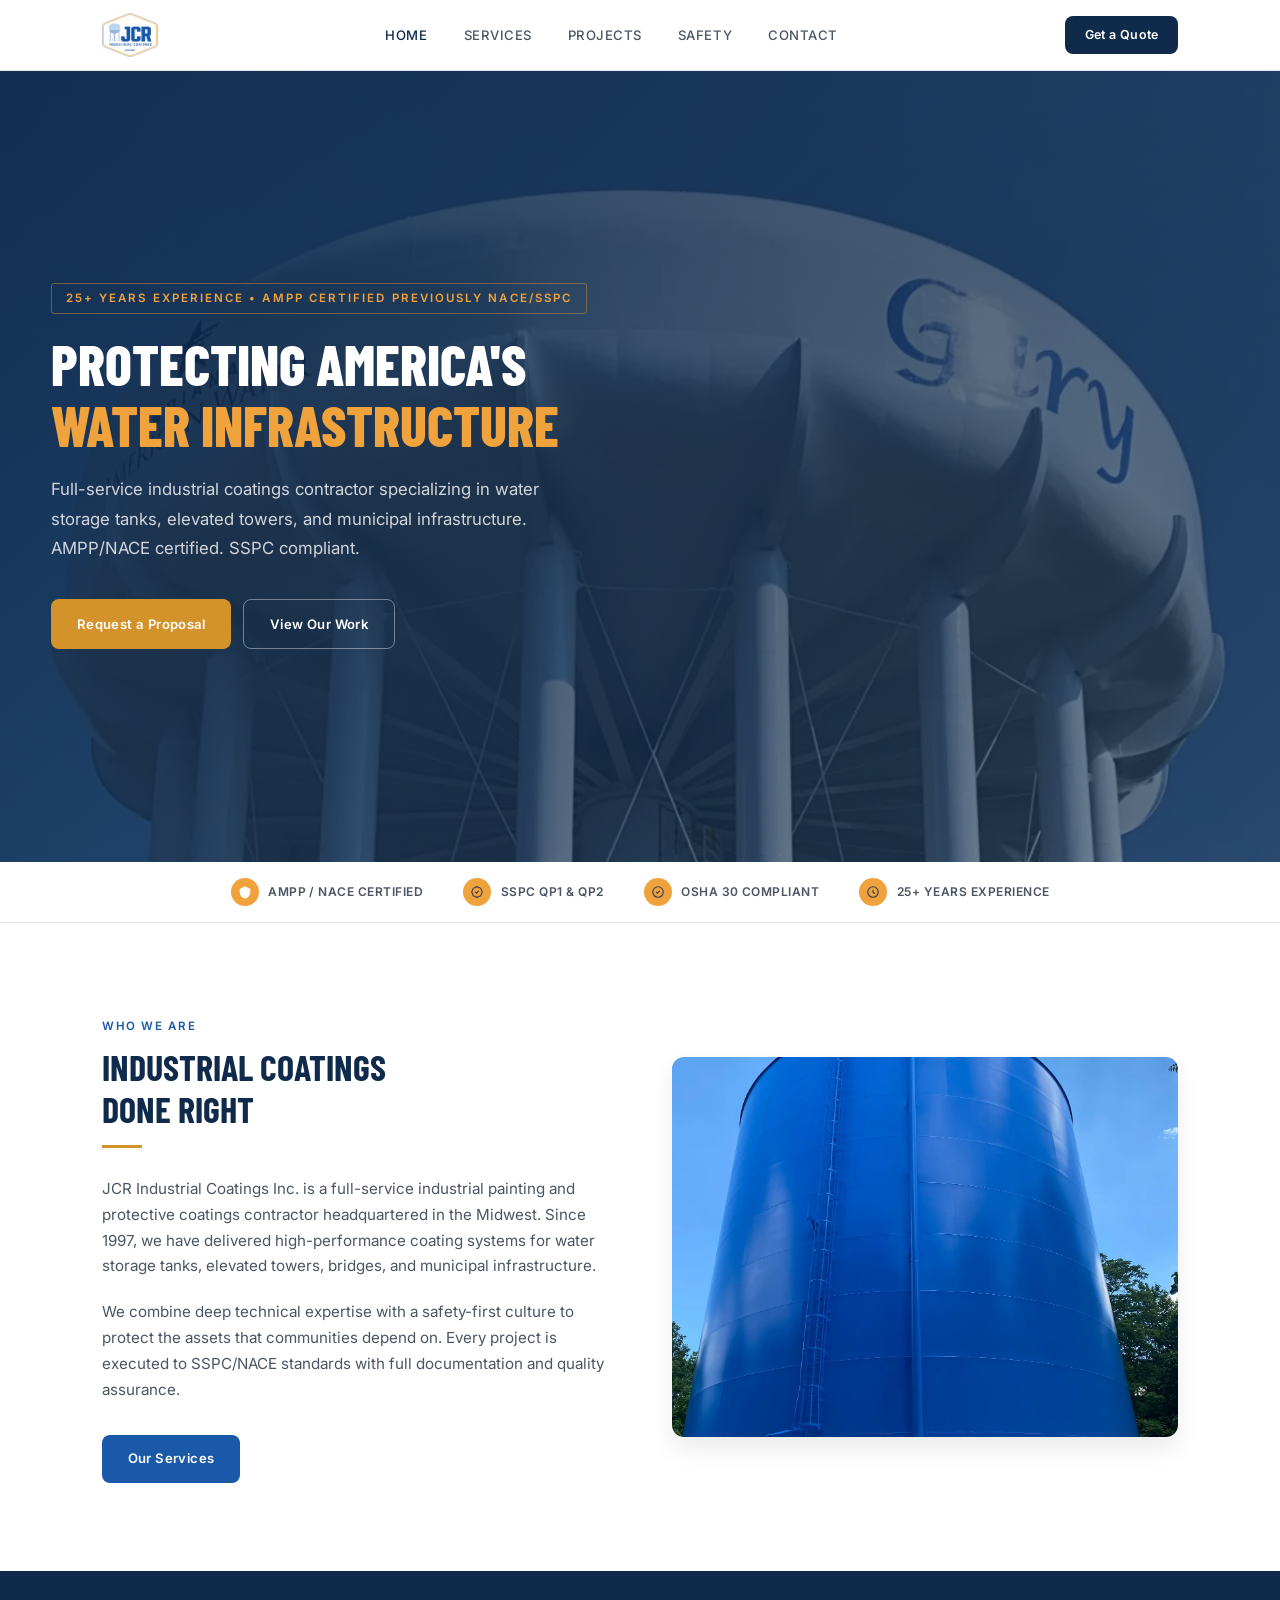
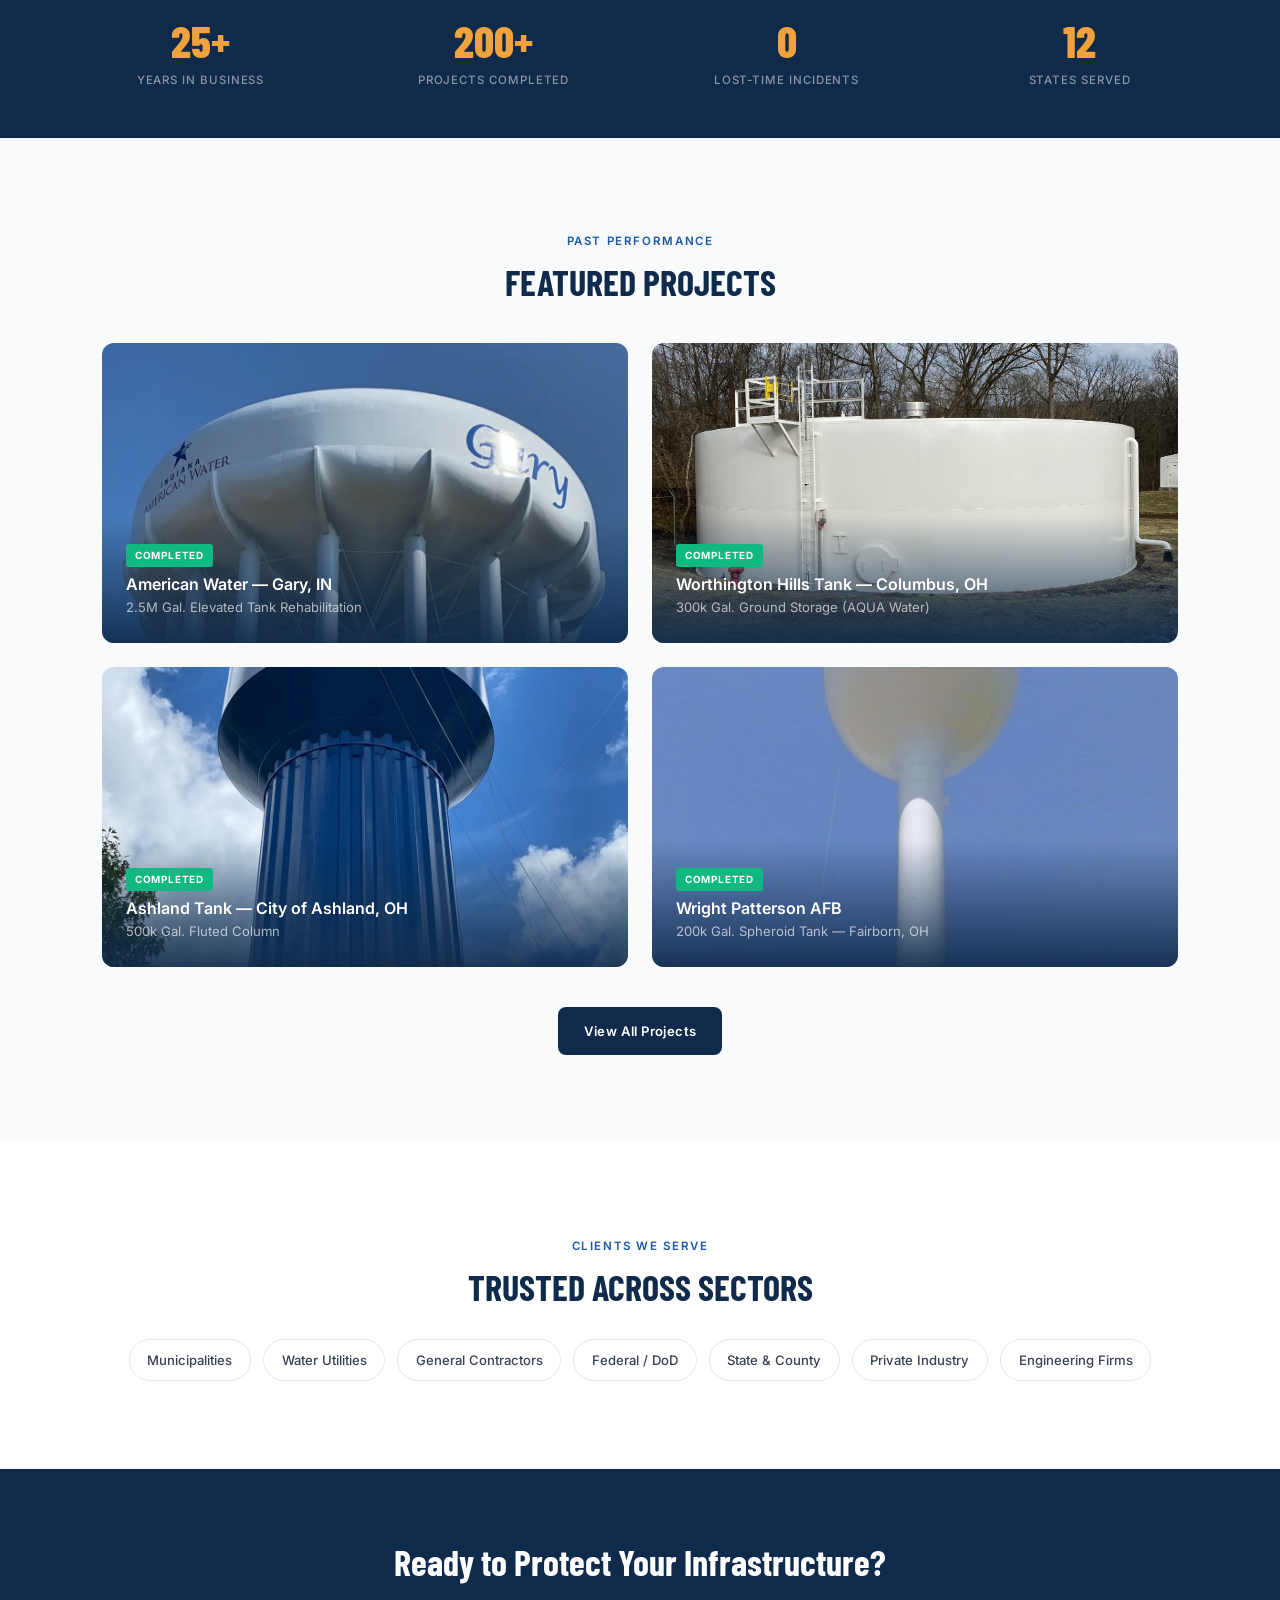
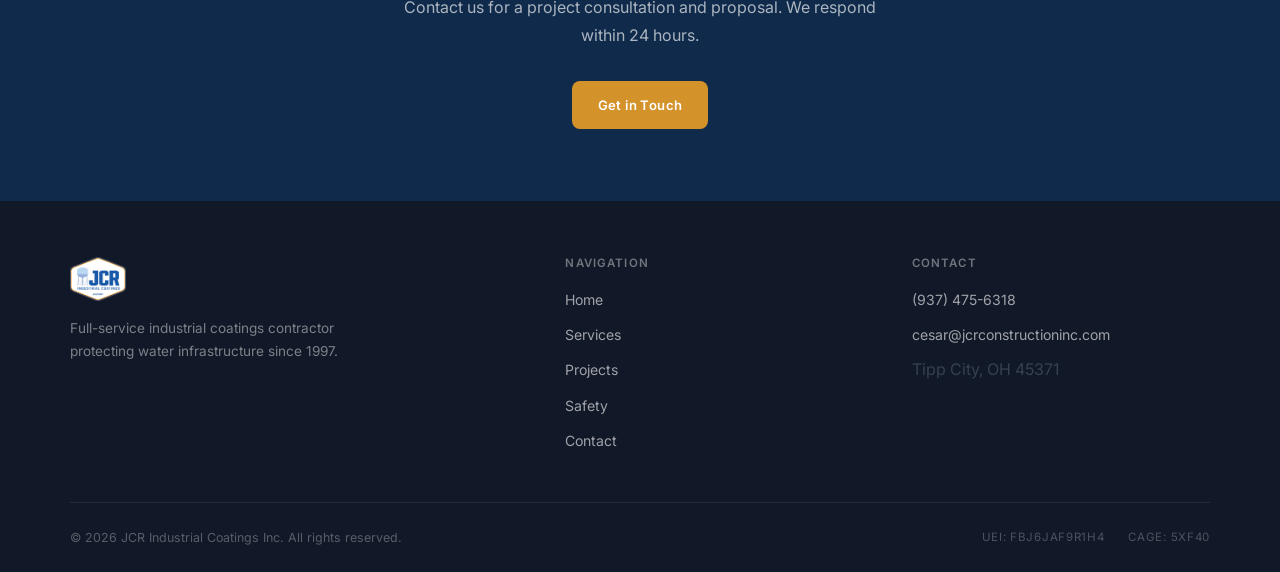
==== commit edb06441: "Fix footer logo, update contact info, CEO quote, crew photo on safety page, hero eyebrow text" ====
--- a/index.html
+++ b/index.html
@@ -39,7 +39,7 @@
 <section class="hero">
   <div class="hero-bg" style="background-image: url('assets/images/gary-iaw-tower.webp'); background-position: center 15%;"></div>
   <div class="hero-content">
-    <span class="hero-eyebrow">Established 1997 &bull; Ohio &amp; Midwest</span>
+    <span class="hero-eyebrow">25+ Years Experience &bull; AMPP Certified Previously NACE/SSPC</span>
     <h1>Protecting America's <span>Water Infrastructure</span></h1>
     <p class="hero-sub">Full-service industrial coatings contractor specializing in water storage tanks, elevated towers, and municipal infrastructure. AMPP/NACE certified. SSPC compliant.</p>
     <div class="hero-actions">
@@ -191,8 +191,8 @@
     <div class="footer-col">
       <h4>Contact</h4>
       <ul>
-        <li><a href="tel:+19378567944">(937) 856-7944</a></li>
-        <li><a href="mailto:julio.ruiz@jcrconstructioninc.com">julio.ruiz@jcrconstructioninc.com</a></li>
+        <li><a href="tel:+19374756318">(937) 475-6318</a></li>
+        <li><a href="mailto:cesar@jcrconstructioninc.com">cesar@jcrconstructioninc.com</a></li>
         <li>Tipp City, OH 45371</li>
       </ul>
     </div>
--- a/assets/css/style.css
+++ b/assets/css/style.css
@@ -635,7 +635,7 @@
   gap: 3rem;
   margin-bottom: 2.5rem;
 }
-.footer-brand img { height: 44px; margin-bottom: 1rem; filter: brightness(0) invert(1); }
+.footer-brand img { height: 44px; margin-bottom: 1rem; }
 .footer-brand p { color: rgba(255,255,255,0.45); font-size: 0.85rem; max-width: 280px; line-height: 1.7; }
 .footer-col h4 {
   font-family: var(--font-body);
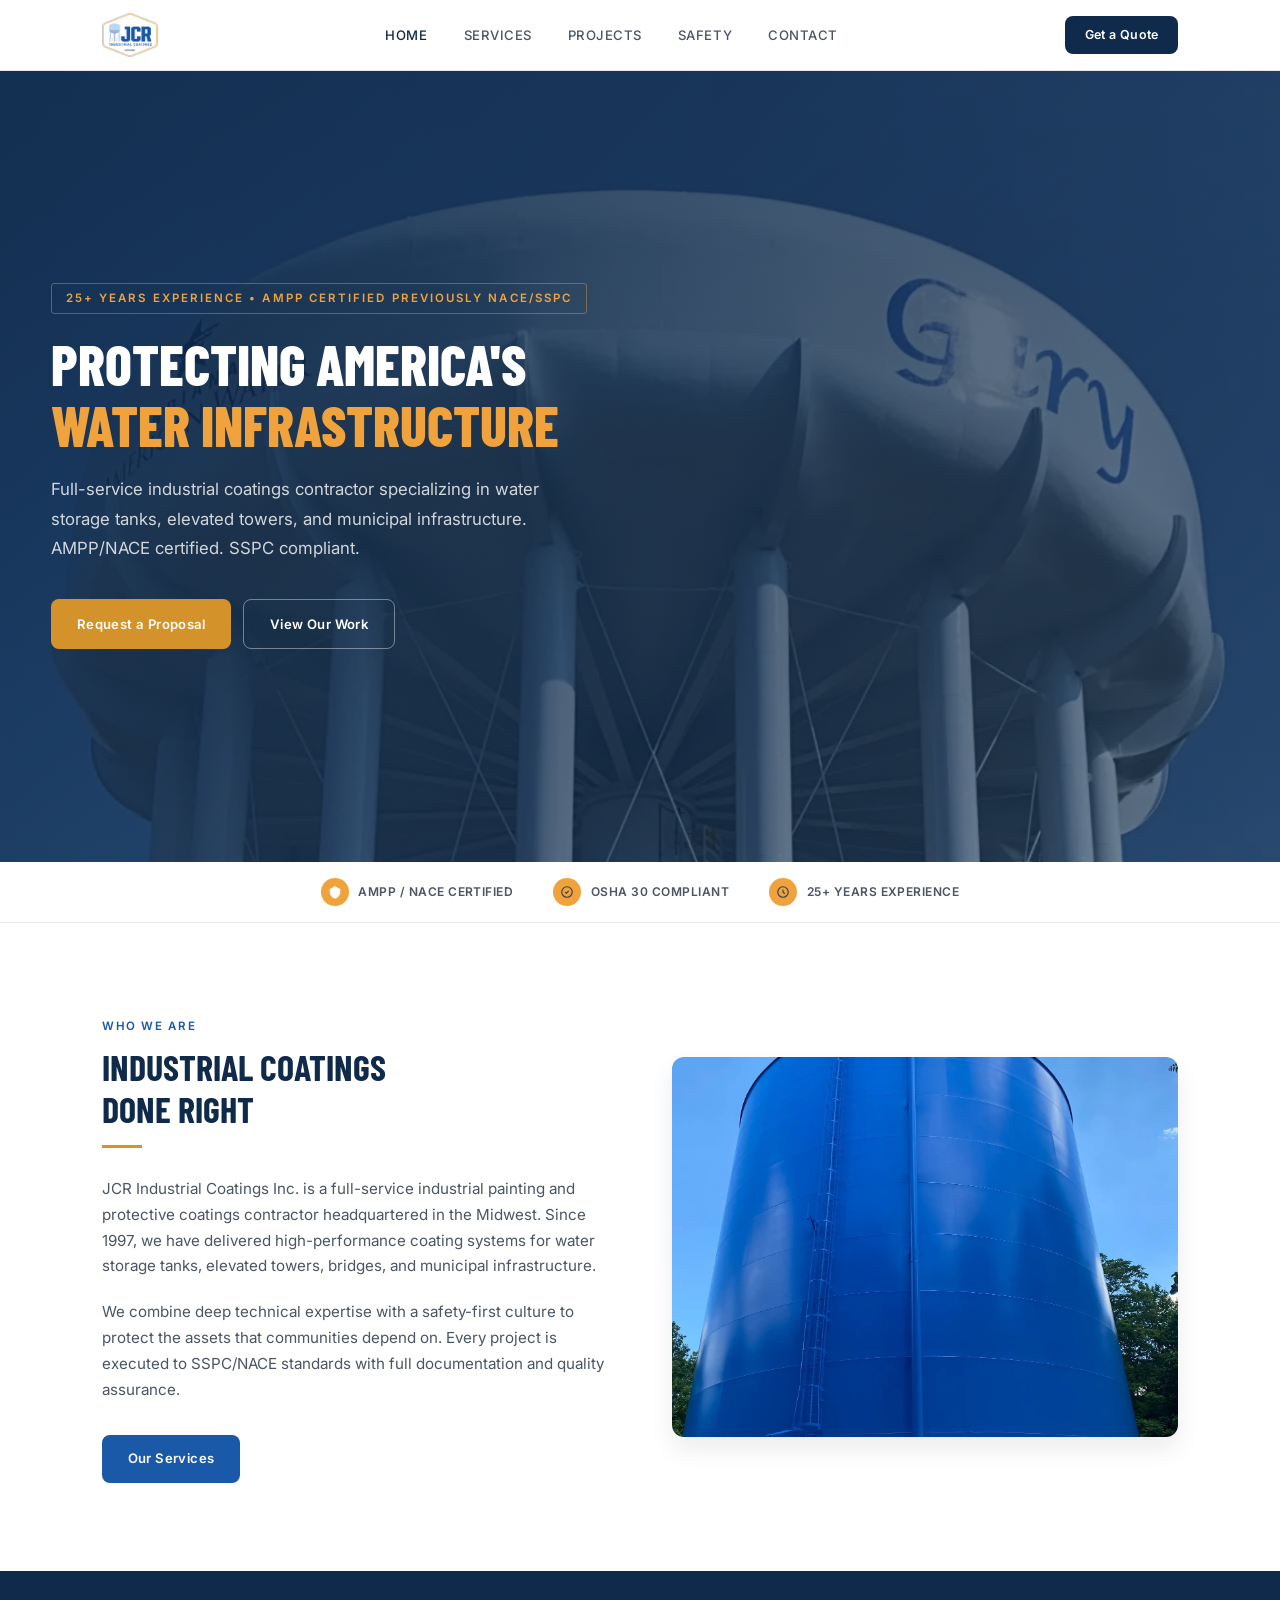
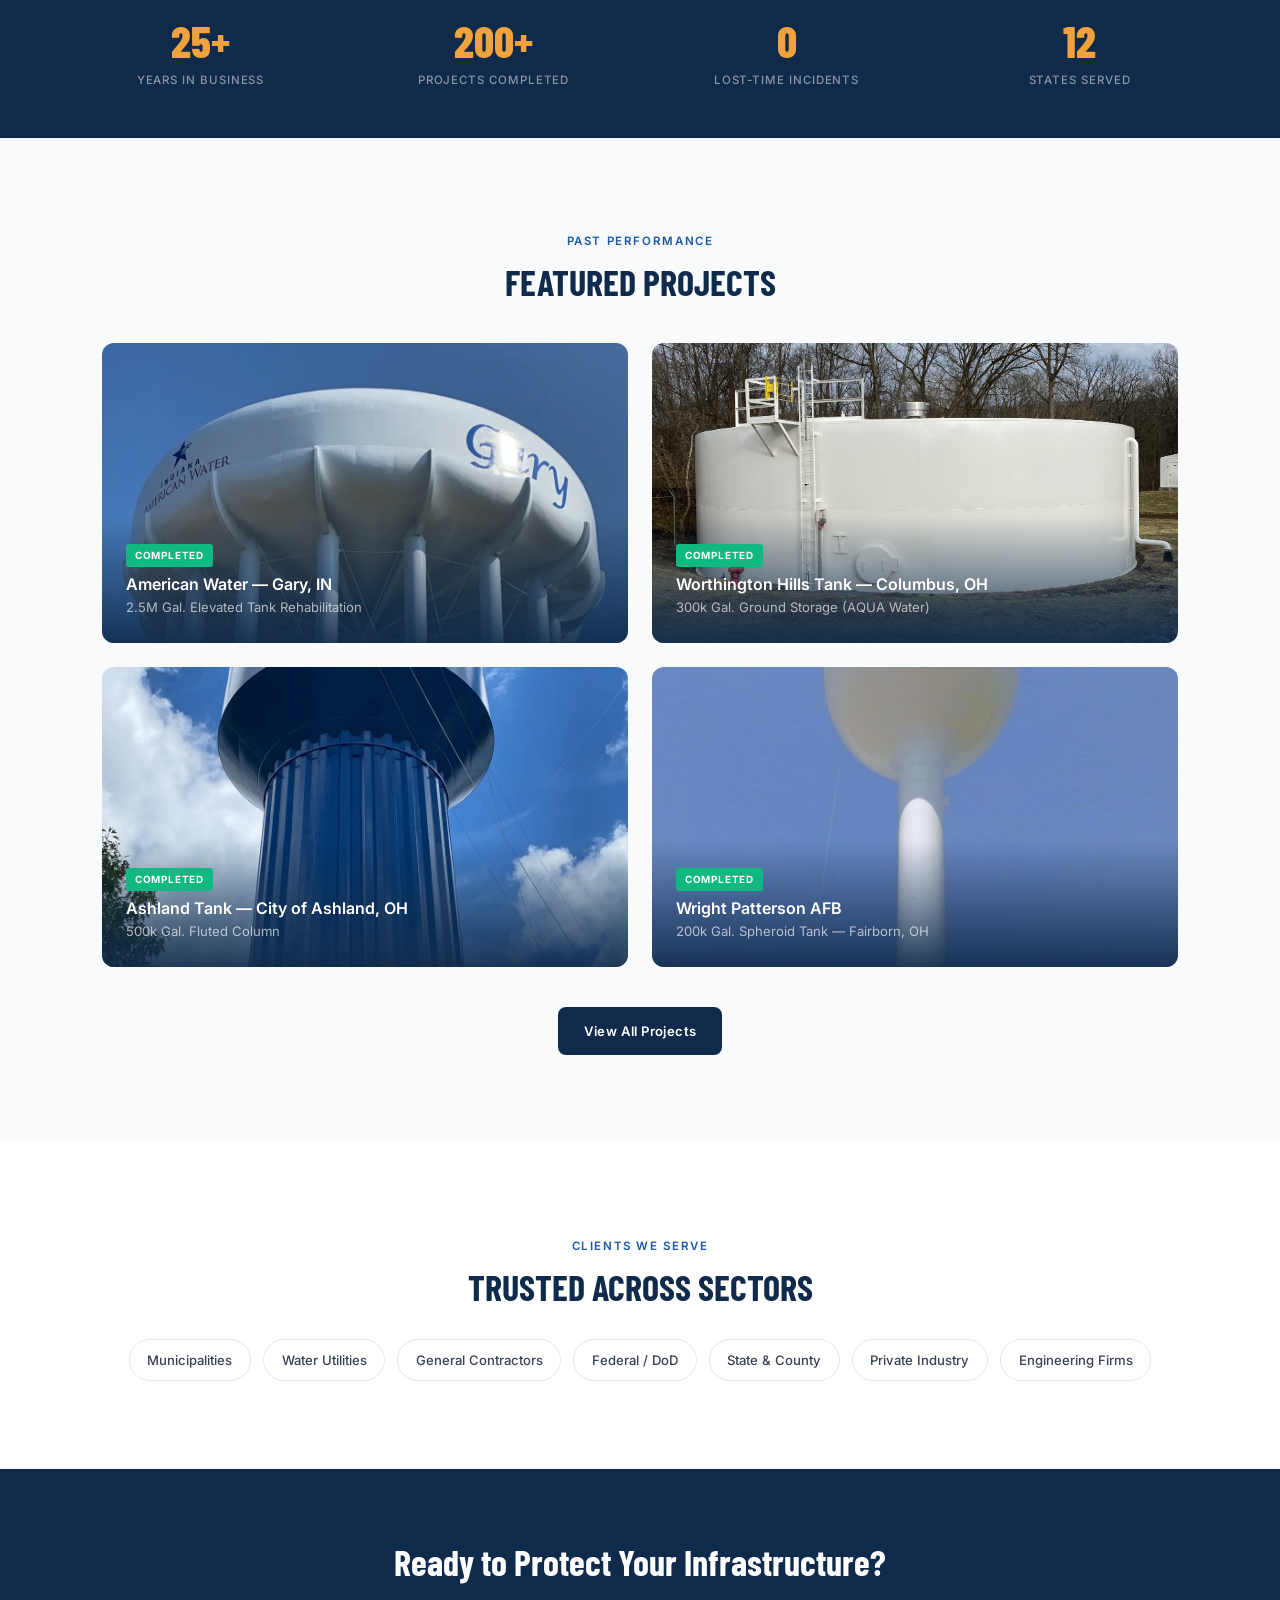
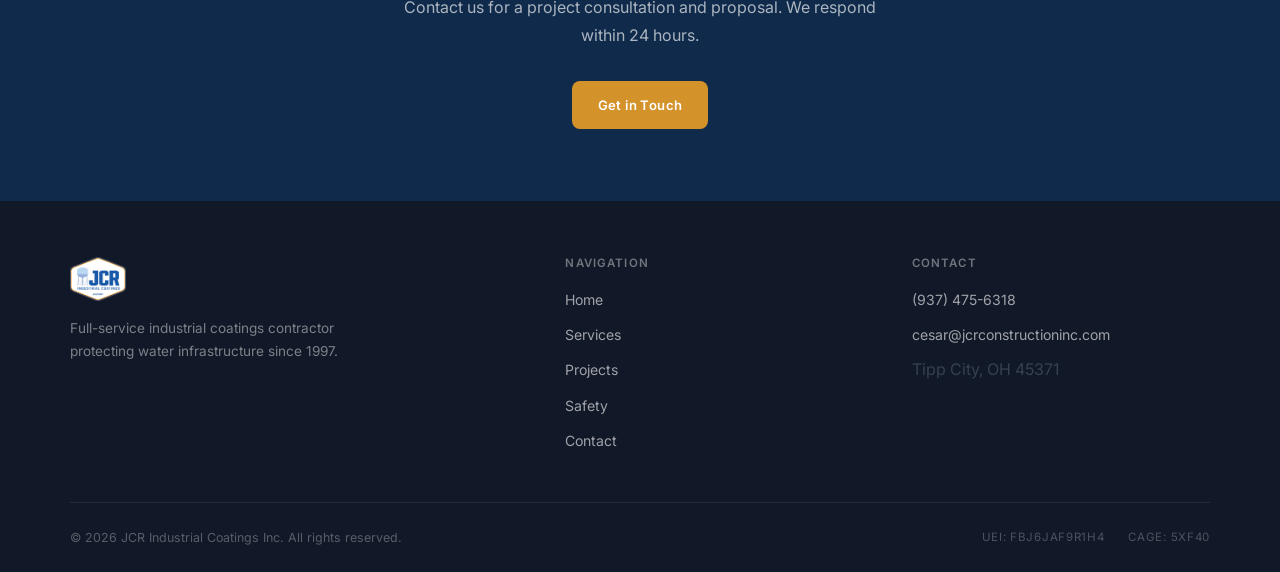
==== commit cf0dcd4e: "Remove false SSPC QP1, QP2, C3/C5 certification claims from all pages" ====
--- a/index.html
+++ b/index.html
@@ -57,10 +57,6 @@
       <span class="proof-label">AMPP / NACE Certified</span>
     </div>
     <div class="proof-item">
-      <div class="proof-icon"><svg viewBox="0 0 24 24" xmlns="http://www.w3.org/2000/svg"><path d="M9 12l2 2 4-4M7.835 4.697a3.42 3.42 0 001.946-.806 3.42 3.42 0 014.438 0 3.42 3.42 0 001.946.806 3.42 3.42 0 013.138 3.138c.12.7.37 1.37.806 1.946a3.42 3.42 0 010 4.438 3.42 3.42 0 00-.806 1.946 3.42 3.42 0 01-3.138 3.138 3.42 3.42 0 00-1.946.806 3.42 3.42 0 01-4.438 0 3.42 3.42 0 00-1.946-.806 3.42 3.42 0 01-3.138-3.138 3.42 3.42 0 00-.806-1.946 3.42 3.42 0 010-4.438c.436-.576.686-1.246.806-1.946a3.42 3.42 0 013.138-3.138z" fill="none" stroke="currentColor" stroke-width="2"/></svg></div>
-      <span class="proof-label">SSPC QP1 &amp; QP2</span>
-    </div>
-    <div class="proof-item">
       <div class="proof-icon"><svg viewBox="0 0 24 24" xmlns="http://www.w3.org/2000/svg"><path d="M9 12l2 2 4-4m6 2a9 9 0 11-18 0 9 9 0 0118 0z" fill="none" stroke="currentColor" stroke-width="2"/></svg></div>
       <span class="proof-label">OSHA 30 Compliant</span>
     </div>
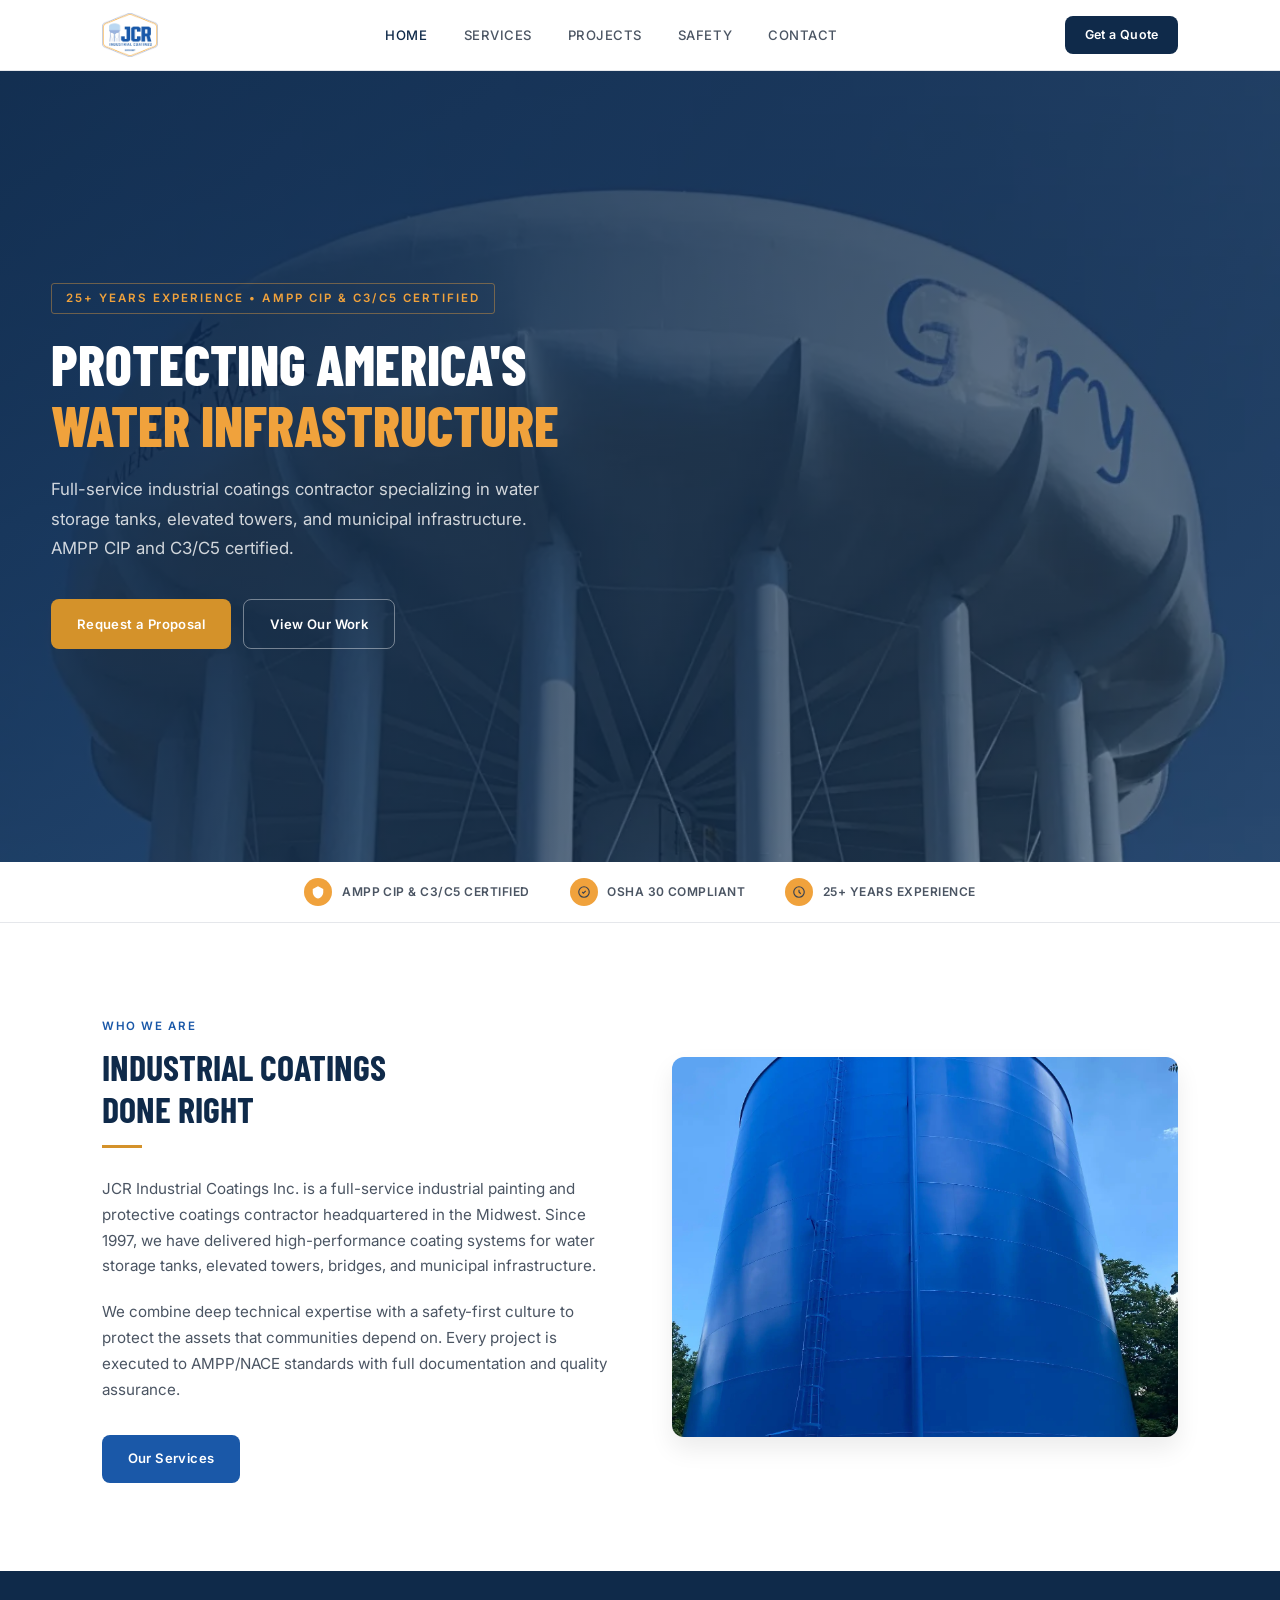
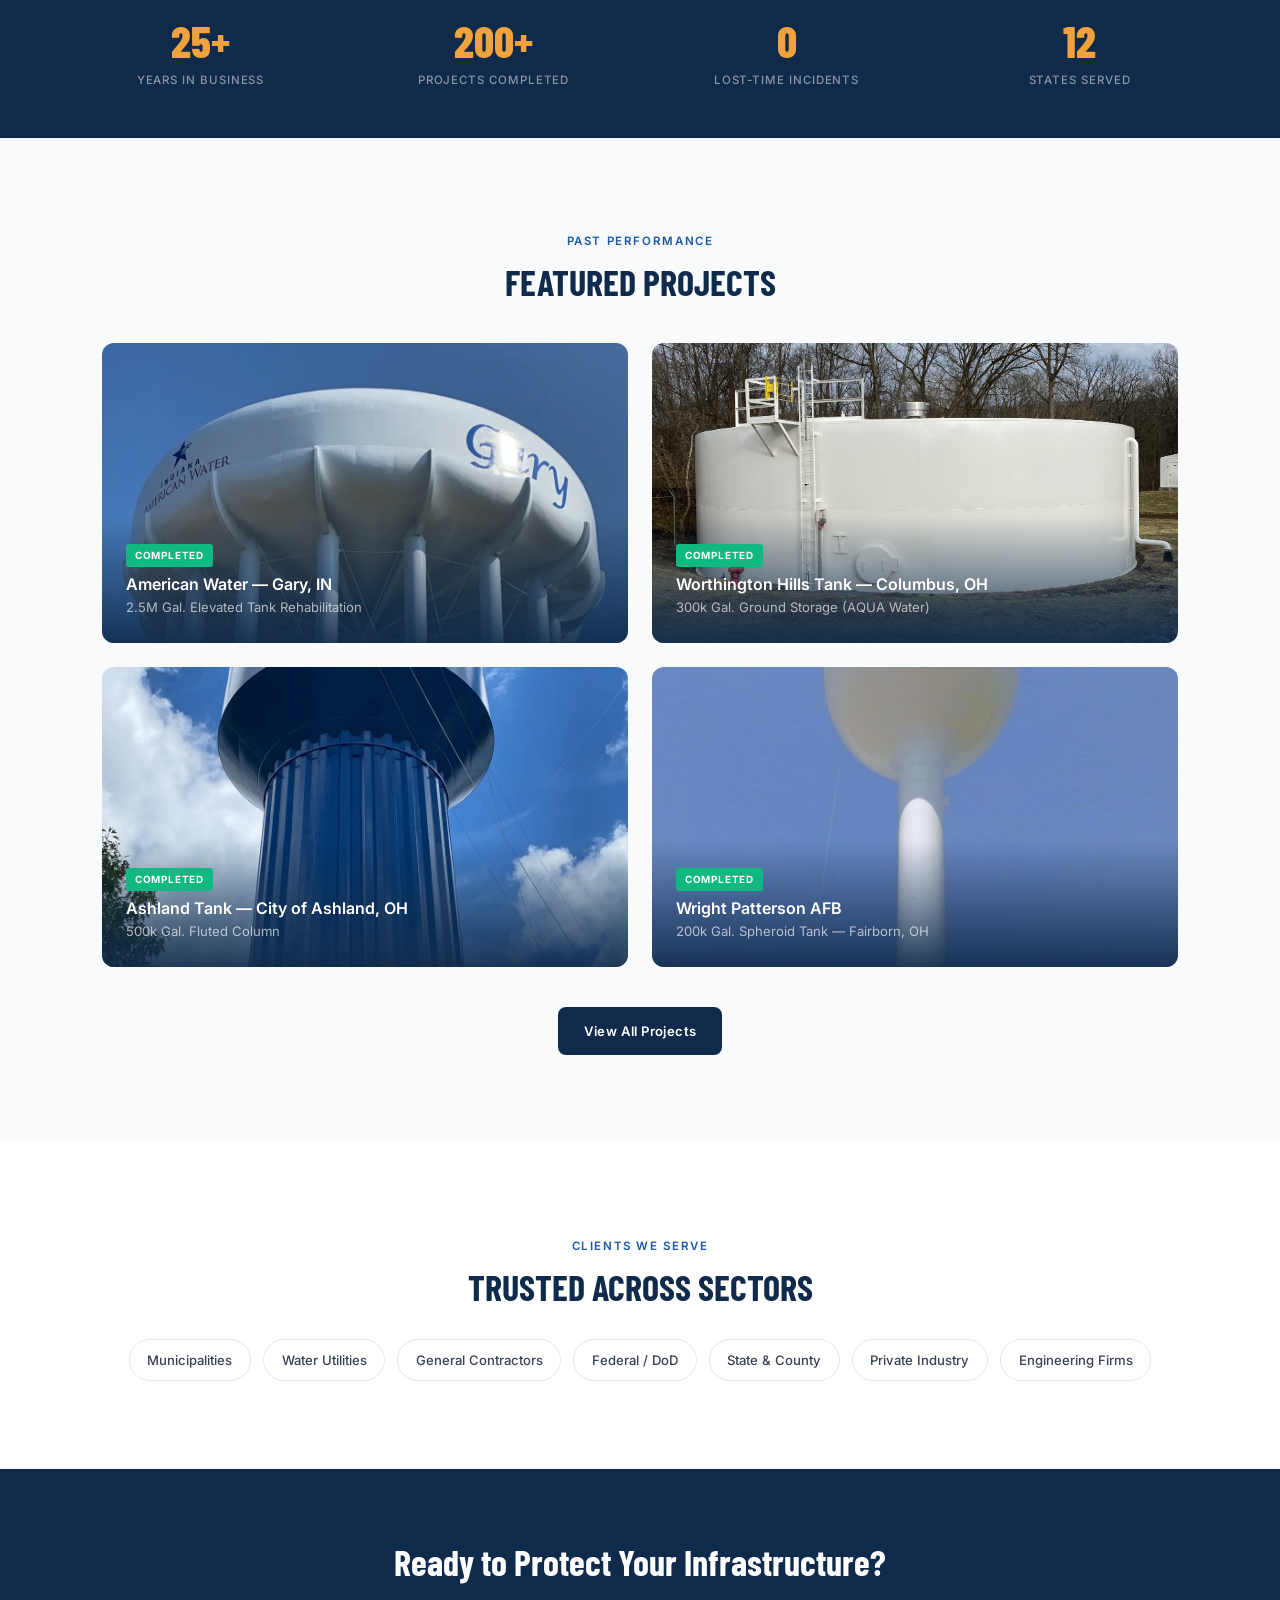
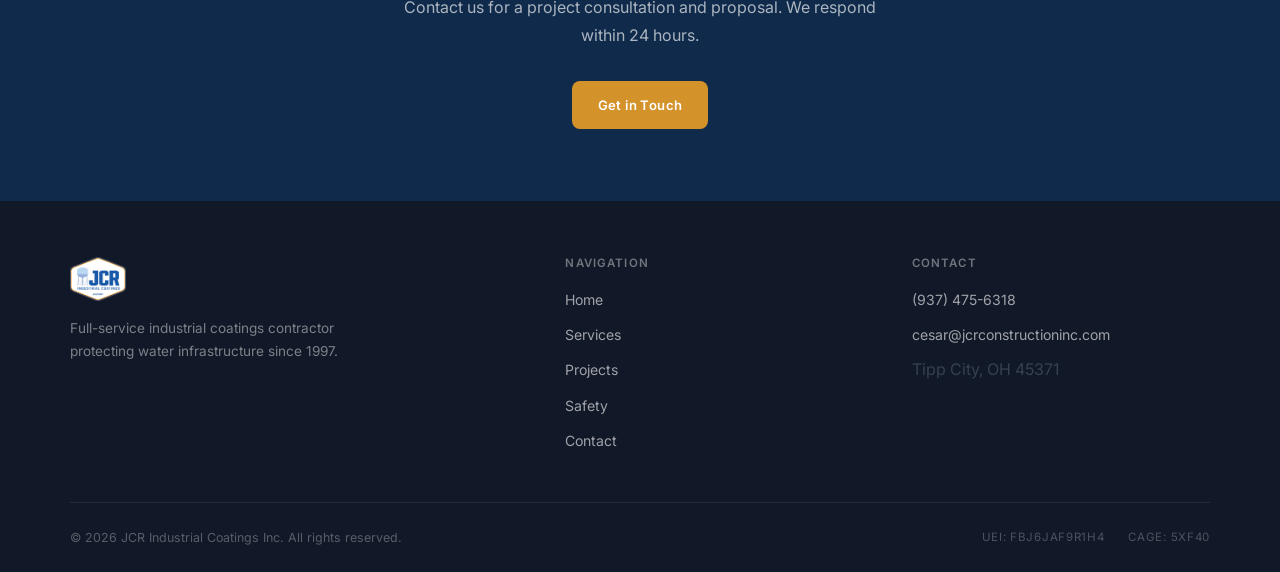
==== commit 937e907a: "Correct certifications to AMPP CIP and AMPP C3/C5 (prev SSPC) across all pages" ====
--- a/index.html
+++ b/index.html
@@ -39,9 +39,9 @@
 <section class="hero">
   <div class="hero-bg" style="background-image: url('assets/images/gary-iaw-tower.webp'); background-position: center 15%;"></div>
   <div class="hero-content">
-    <span class="hero-eyebrow">25+ Years Experience &bull; AMPP Certified Previously NACE/SSPC</span>
+    <span class="hero-eyebrow">25+ Years Experience &bull; AMPP CIP &amp; C3/C5 Certified</span>
     <h1>Protecting America's <span>Water Infrastructure</span></h1>
-    <p class="hero-sub">Full-service industrial coatings contractor specializing in water storage tanks, elevated towers, and municipal infrastructure. AMPP/NACE certified. SSPC compliant.</p>
+    <p class="hero-sub">Full-service industrial coatings contractor specializing in water storage tanks, elevated towers, and municipal infrastructure. AMPP CIP and C3/C5 certified.</p>
     <div class="hero-actions">
       <a href="contact.html" class="btn btn-gold">Request a Proposal</a>
       <a href="projects.html" class="btn btn-outline">View Our Work</a>
@@ -54,7 +54,7 @@
   <div class="proof-strip-inner">
     <div class="proof-item">
       <div class="proof-icon"><svg viewBox="0 0 24 24" xmlns="http://www.w3.org/2000/svg"><path d="M12 2L3 7v5c0 5.25 3.75 10.15 9 11.35C17.25 22.15 21 17.25 21 12V7L12 2z"/></svg></div>
-      <span class="proof-label">AMPP / NACE Certified</span>
+      <span class="proof-label">AMPP CIP &amp; C3/C5 Certified</span>
     </div>
     <div class="proof-item">
       <div class="proof-icon"><svg viewBox="0 0 24 24" xmlns="http://www.w3.org/2000/svg"><path d="M9 12l2 2 4-4m6 2a9 9 0 11-18 0 9 9 0 0118 0z" fill="none" stroke="currentColor" stroke-width="2"/></svg></div>
@@ -76,7 +76,7 @@
         <h2 class="section-title">Industrial Coatings<br>Done Right</h2>
         <div class="divider"></div>
         <p>JCR Industrial Coatings Inc. is a full-service industrial painting and protective coatings contractor headquartered in the Midwest. Since 1997, we have delivered high-performance coating systems for water storage tanks, elevated towers, bridges, and municipal infrastructure.</p>
-        <p>We combine deep technical expertise with a safety-first culture to protect the assets that communities depend on. Every project is executed to SSPC/NACE standards with full documentation and quality assurance.</p>
+        <p>We combine deep technical expertise with a safety-first culture to protect the assets that communities depend on. Every project is executed to AMPP/NACE standards with full documentation and quality assurance.</p>
         <a href="services.html" class="btn btn-blue">Our Services</a>
       </div>
       <div class="who-img">
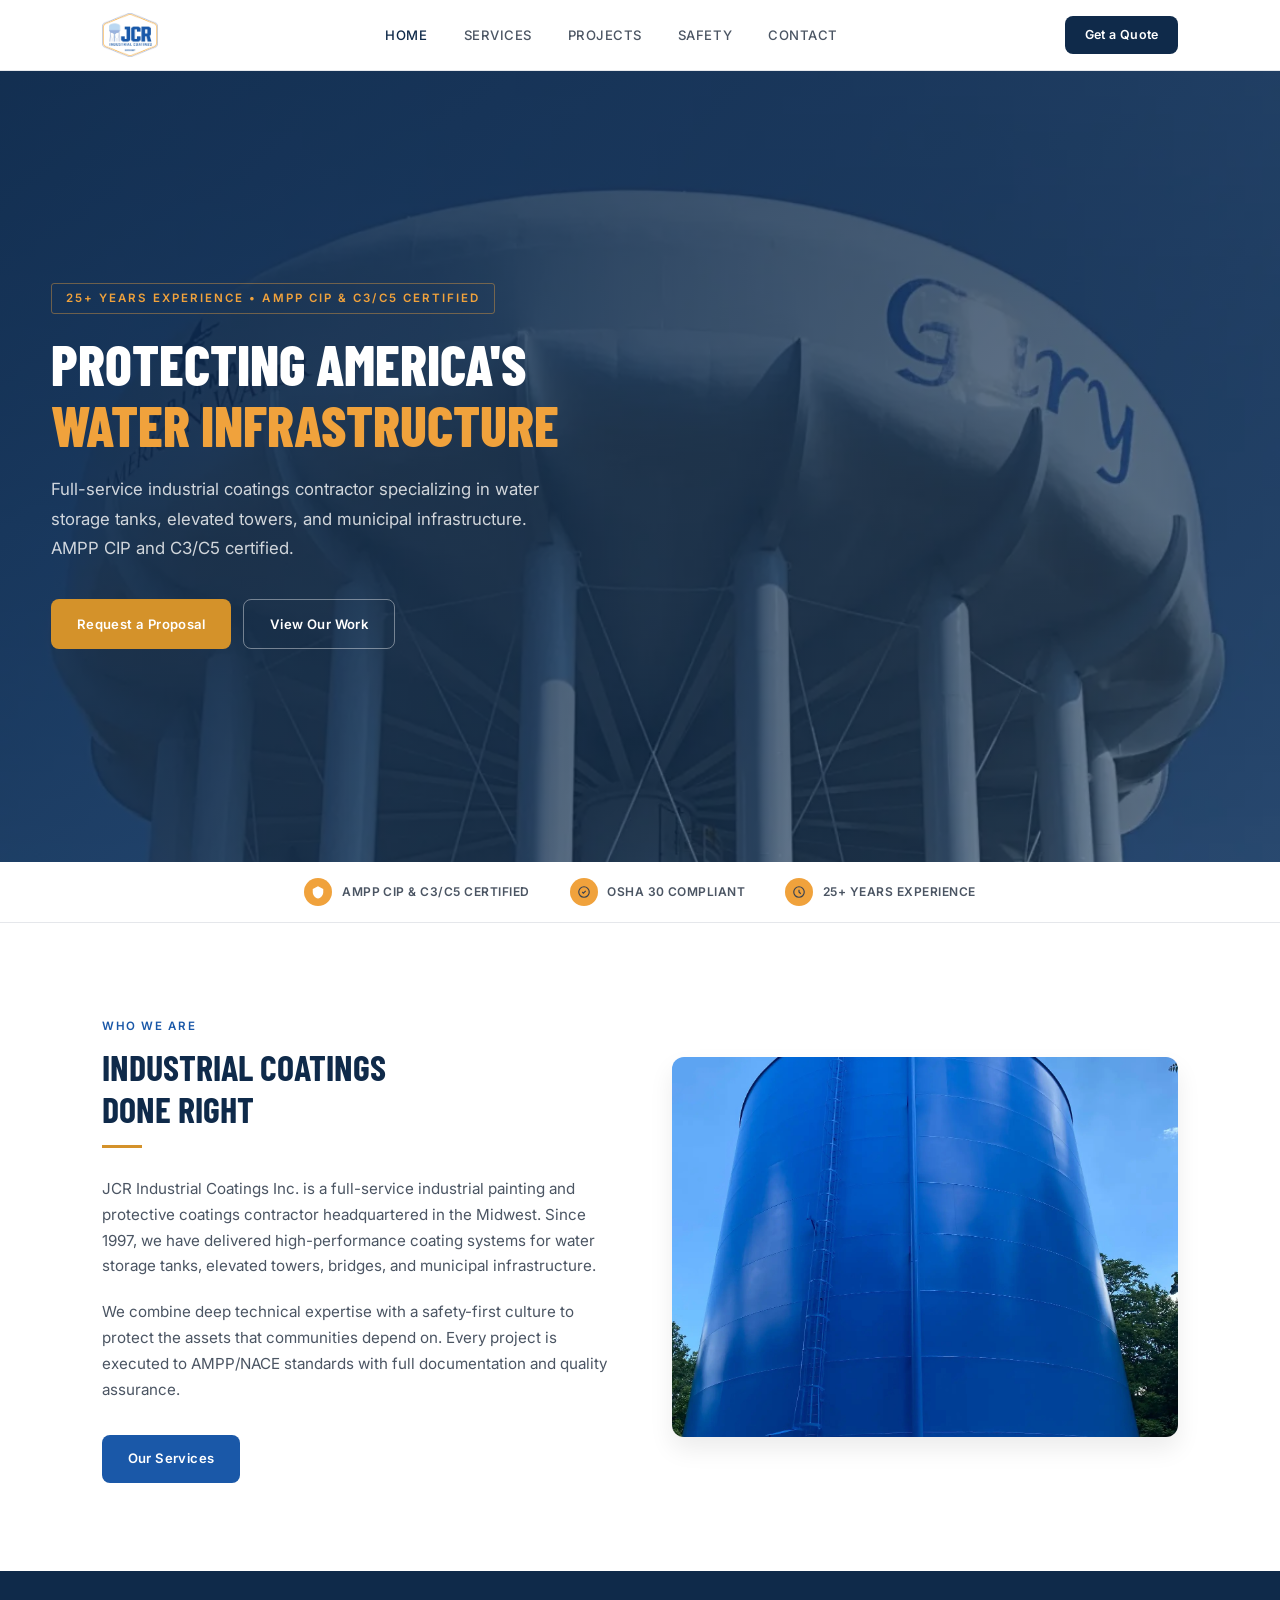
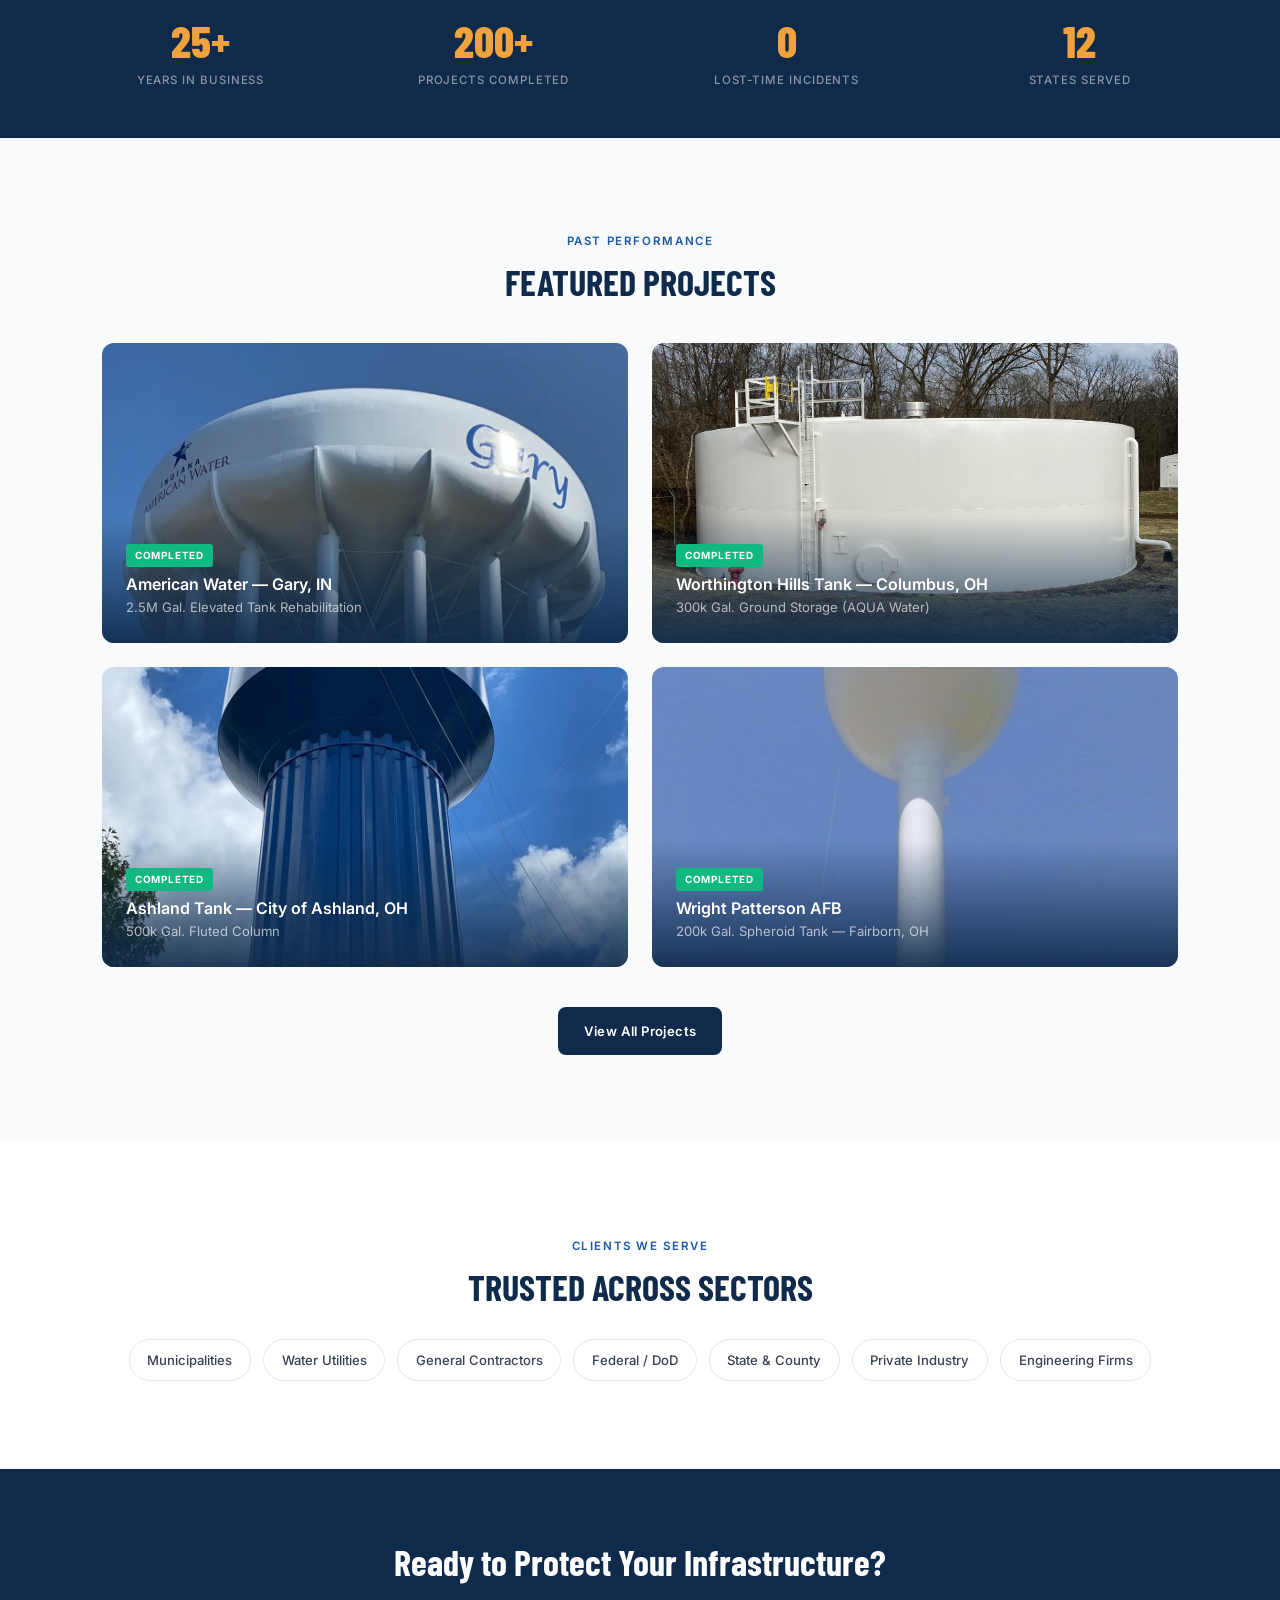
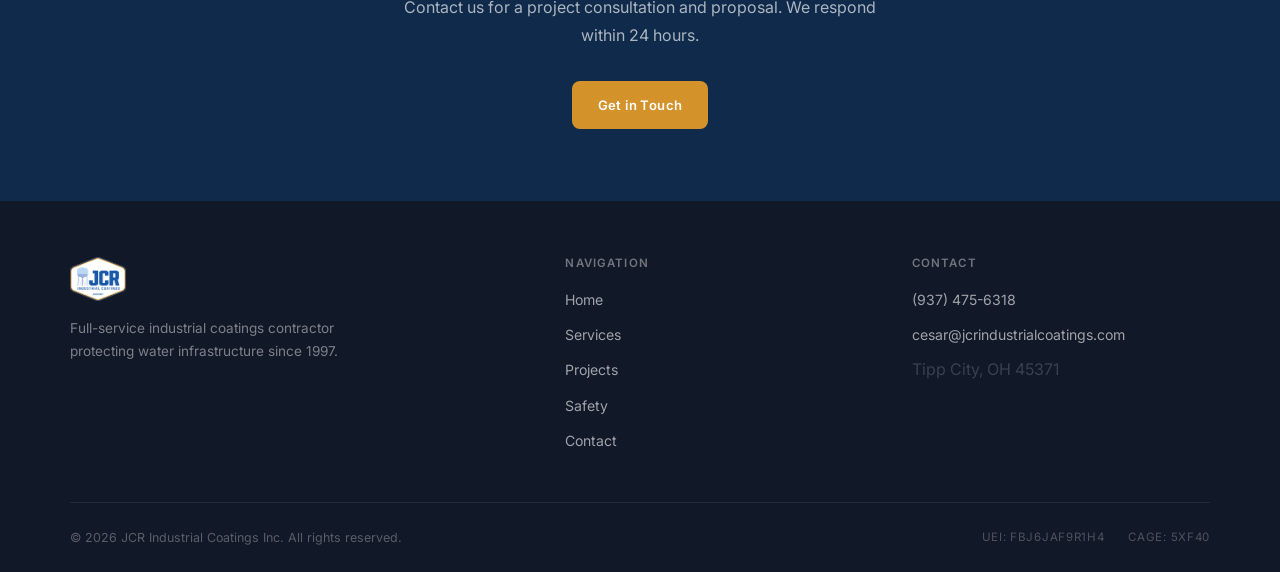
==== commit 52334664: "Fix crew photo caption and correct email to cesar@jcrindustrialcoatings.com" ====
--- a/index.html
+++ b/index.html
@@ -188,7 +188,7 @@
       <h4>Contact</h4>
       <ul>
         <li><a href="tel:+19374756318">(937) 475-6318</a></li>
-        <li><a href="mailto:cesar@jcrconstructioninc.com">cesar@jcrconstructioninc.com</a></li>
+        <li><a href="mailto:cesar@jcrindustrialcoatings.com">cesar@jcrindustrialcoatings.com</a></li>
         <li>Tipp City, OH 45371</li>
       </ul>
     </div>
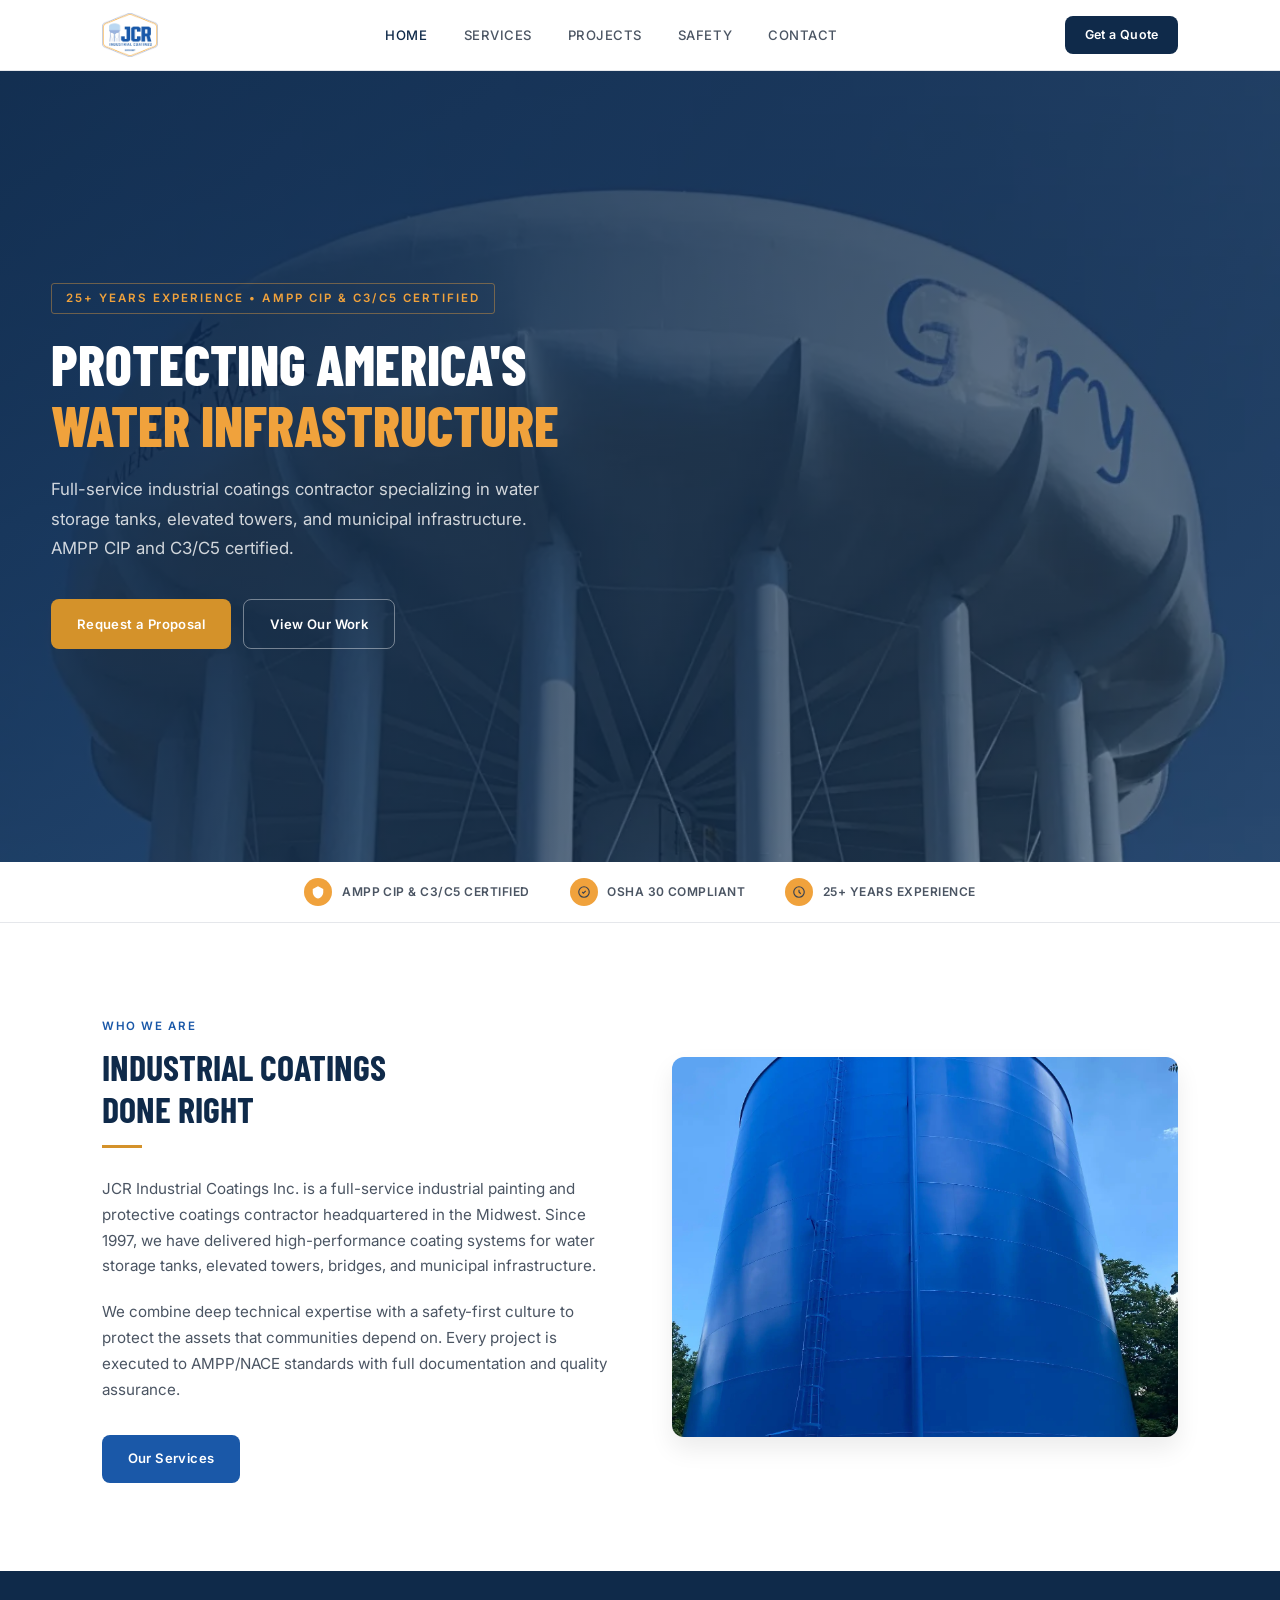
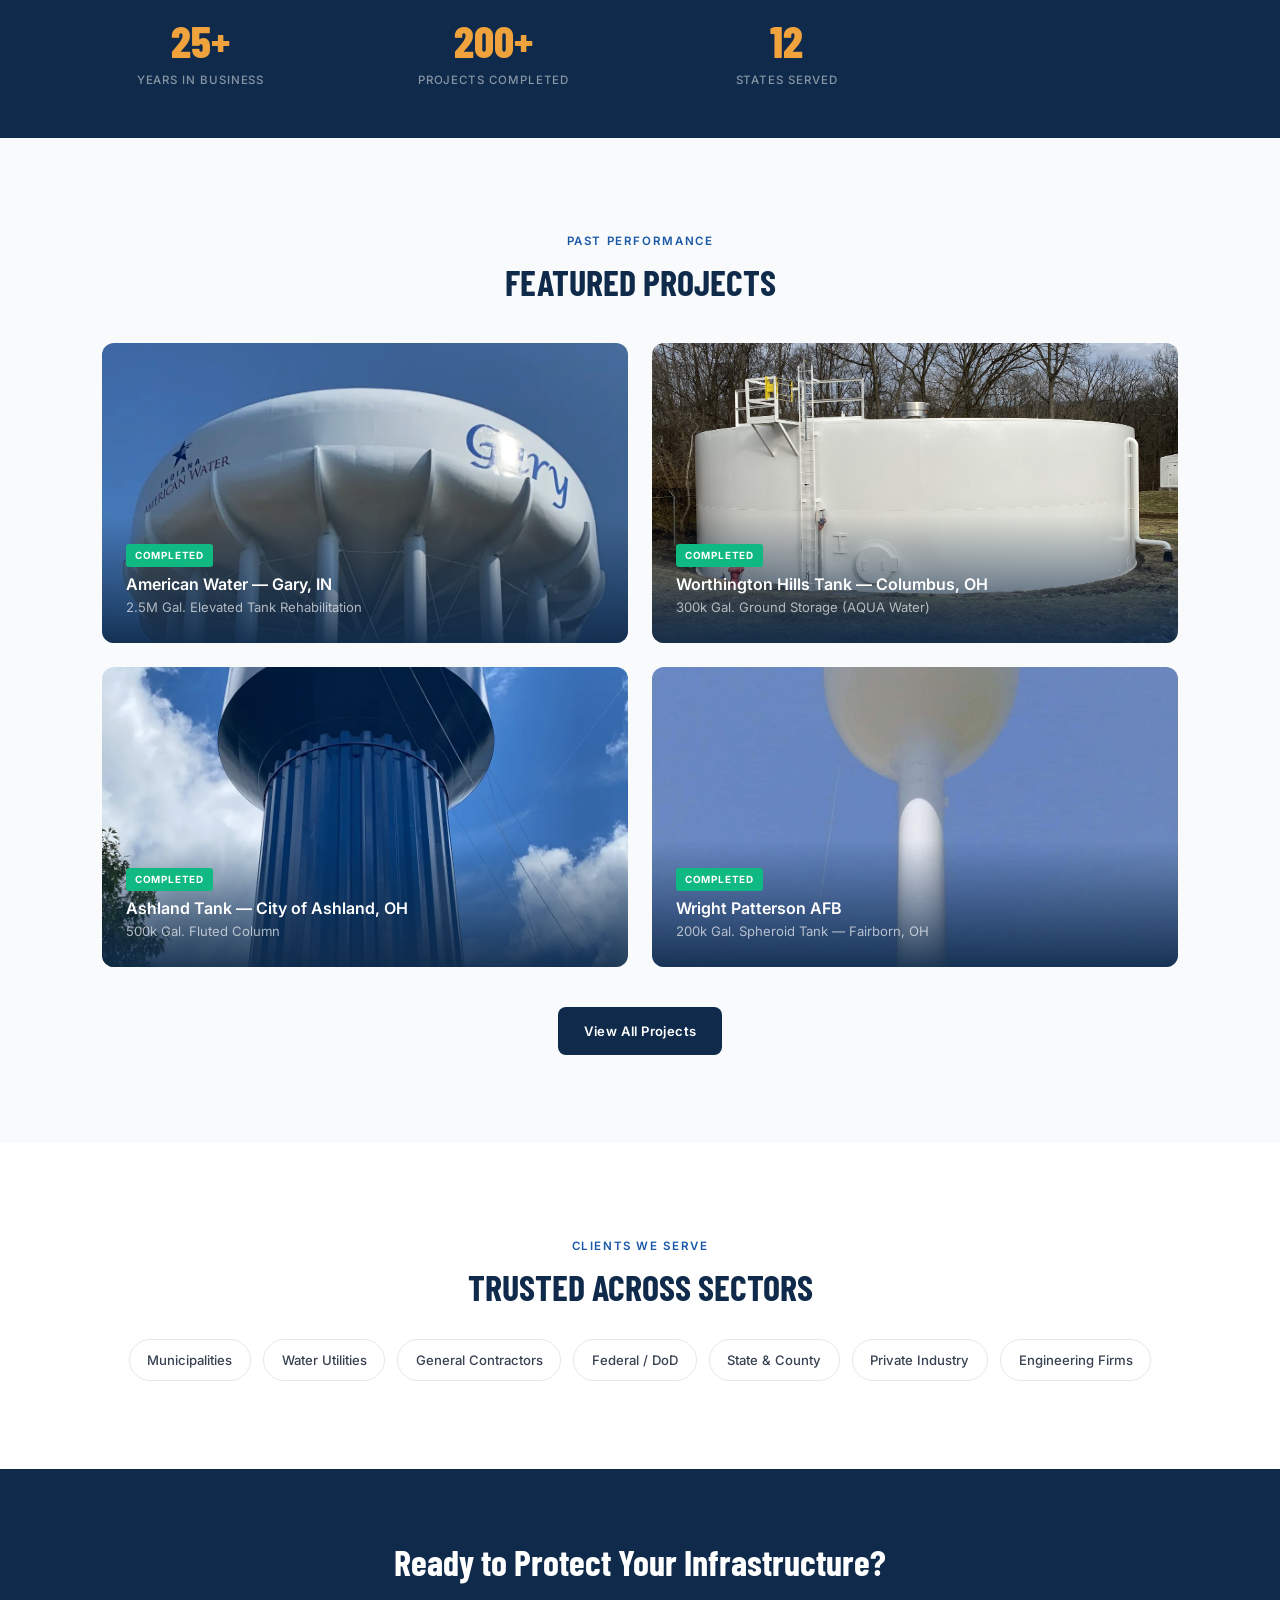
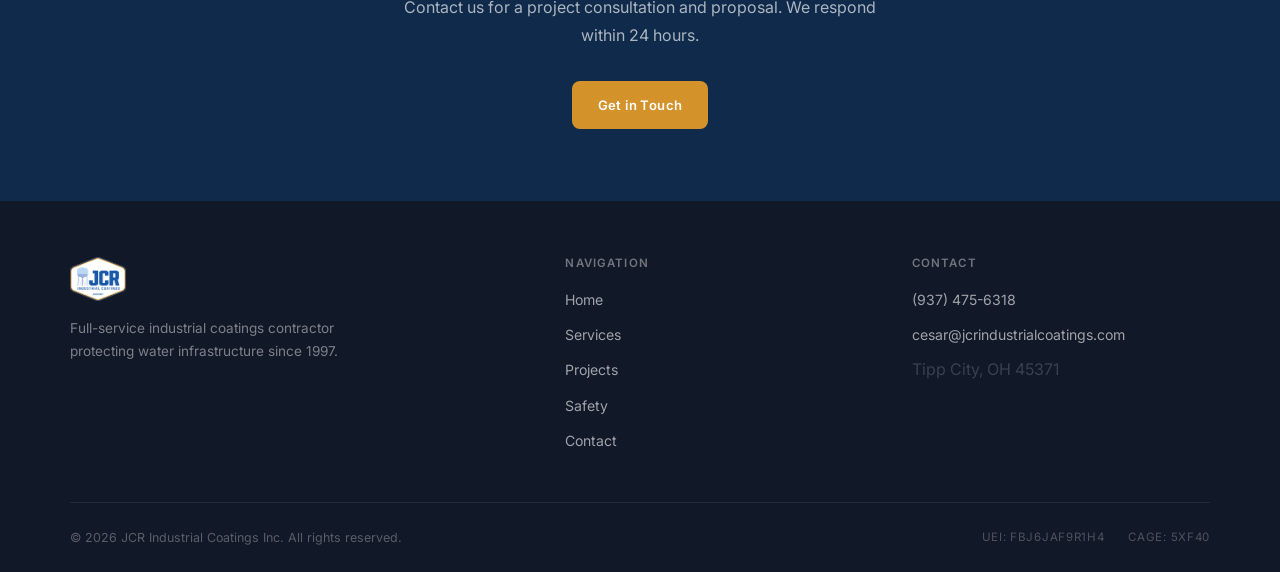
==== commit 8989d8f8: "Remove unverified lost-time incident claim from all pages" ====
--- a/index.html
+++ b/index.html
@@ -91,7 +91,6 @@
   <div class="stats-inner">
     <div><div class="stat-num">25+</div><div class="stat-label">Years in Business</div></div>
     <div><div class="stat-num">200+</div><div class="stat-label">Projects Completed</div></div>
-    <div><div class="stat-num">0</div><div class="stat-label">Lost-Time Incidents</div></div>
     <div><div class="stat-num">12</div><div class="stat-label">States Served</div></div>
   </div>
 </div>
